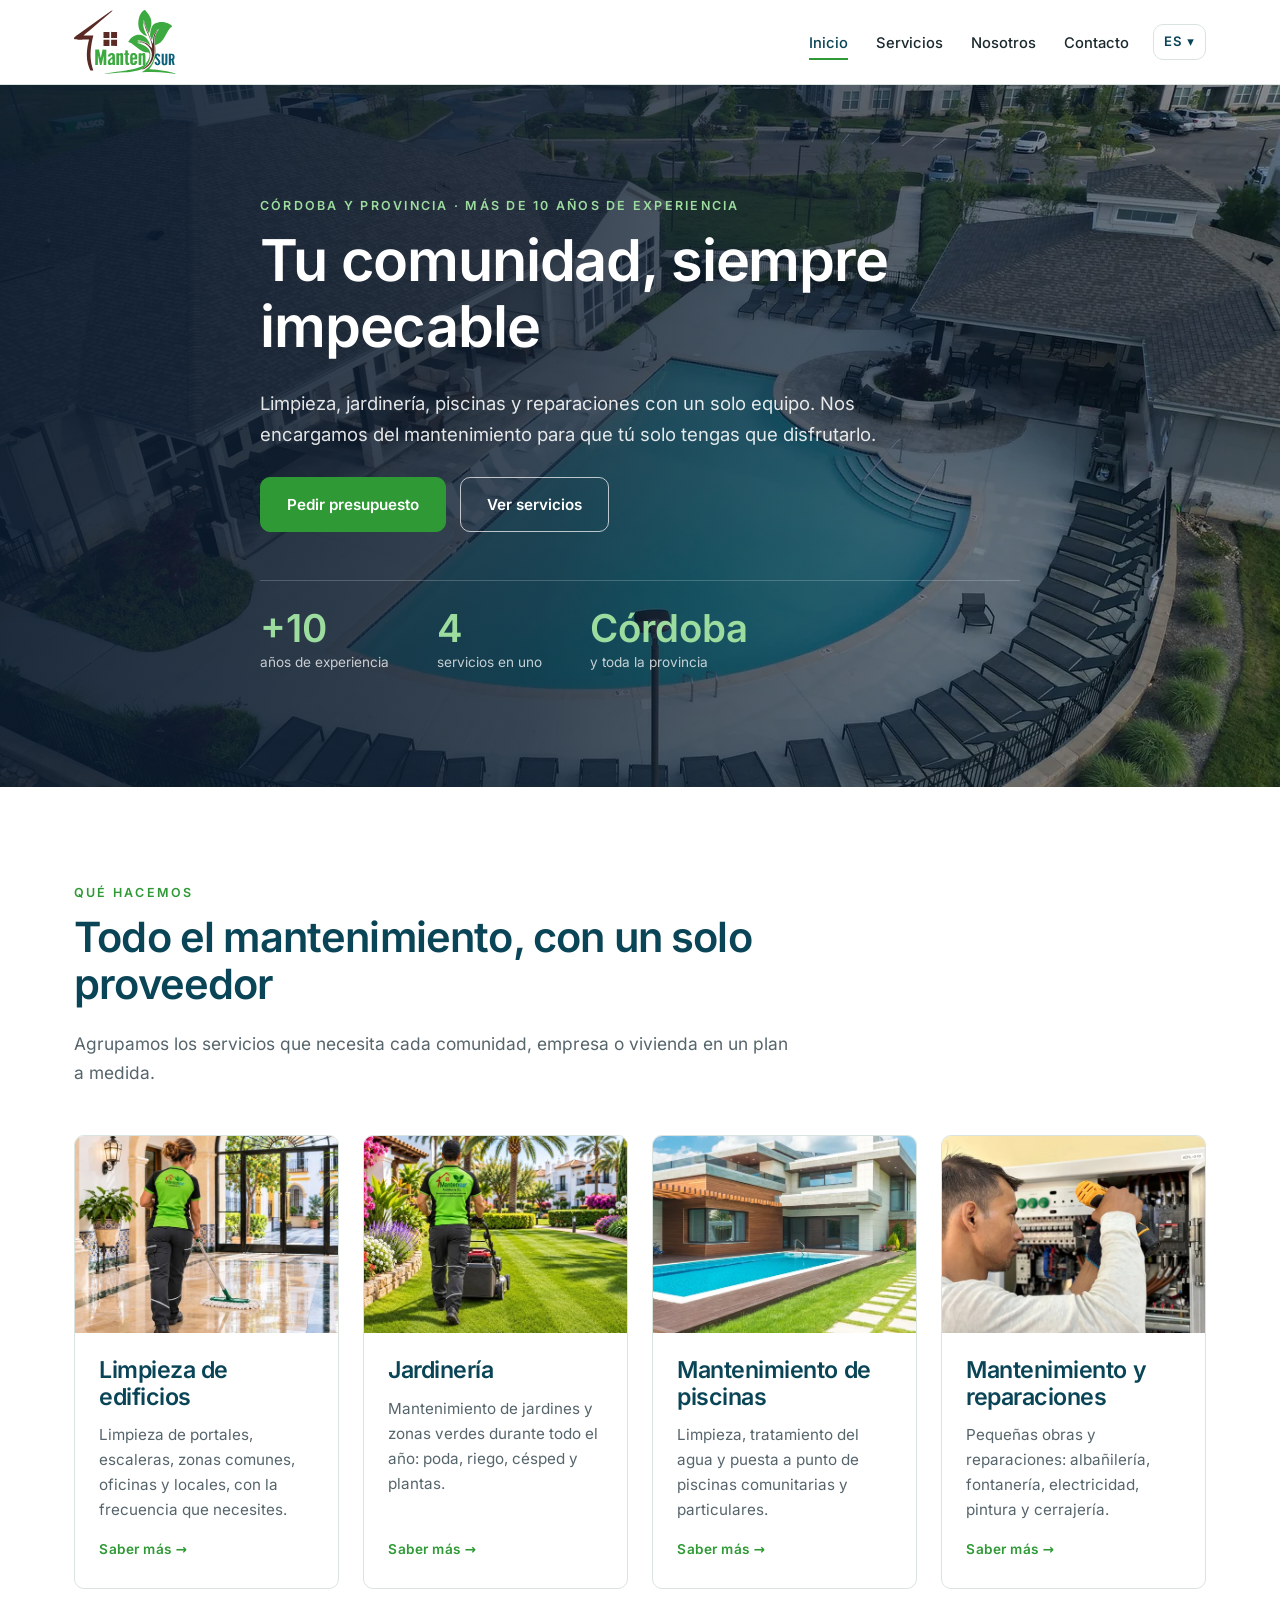
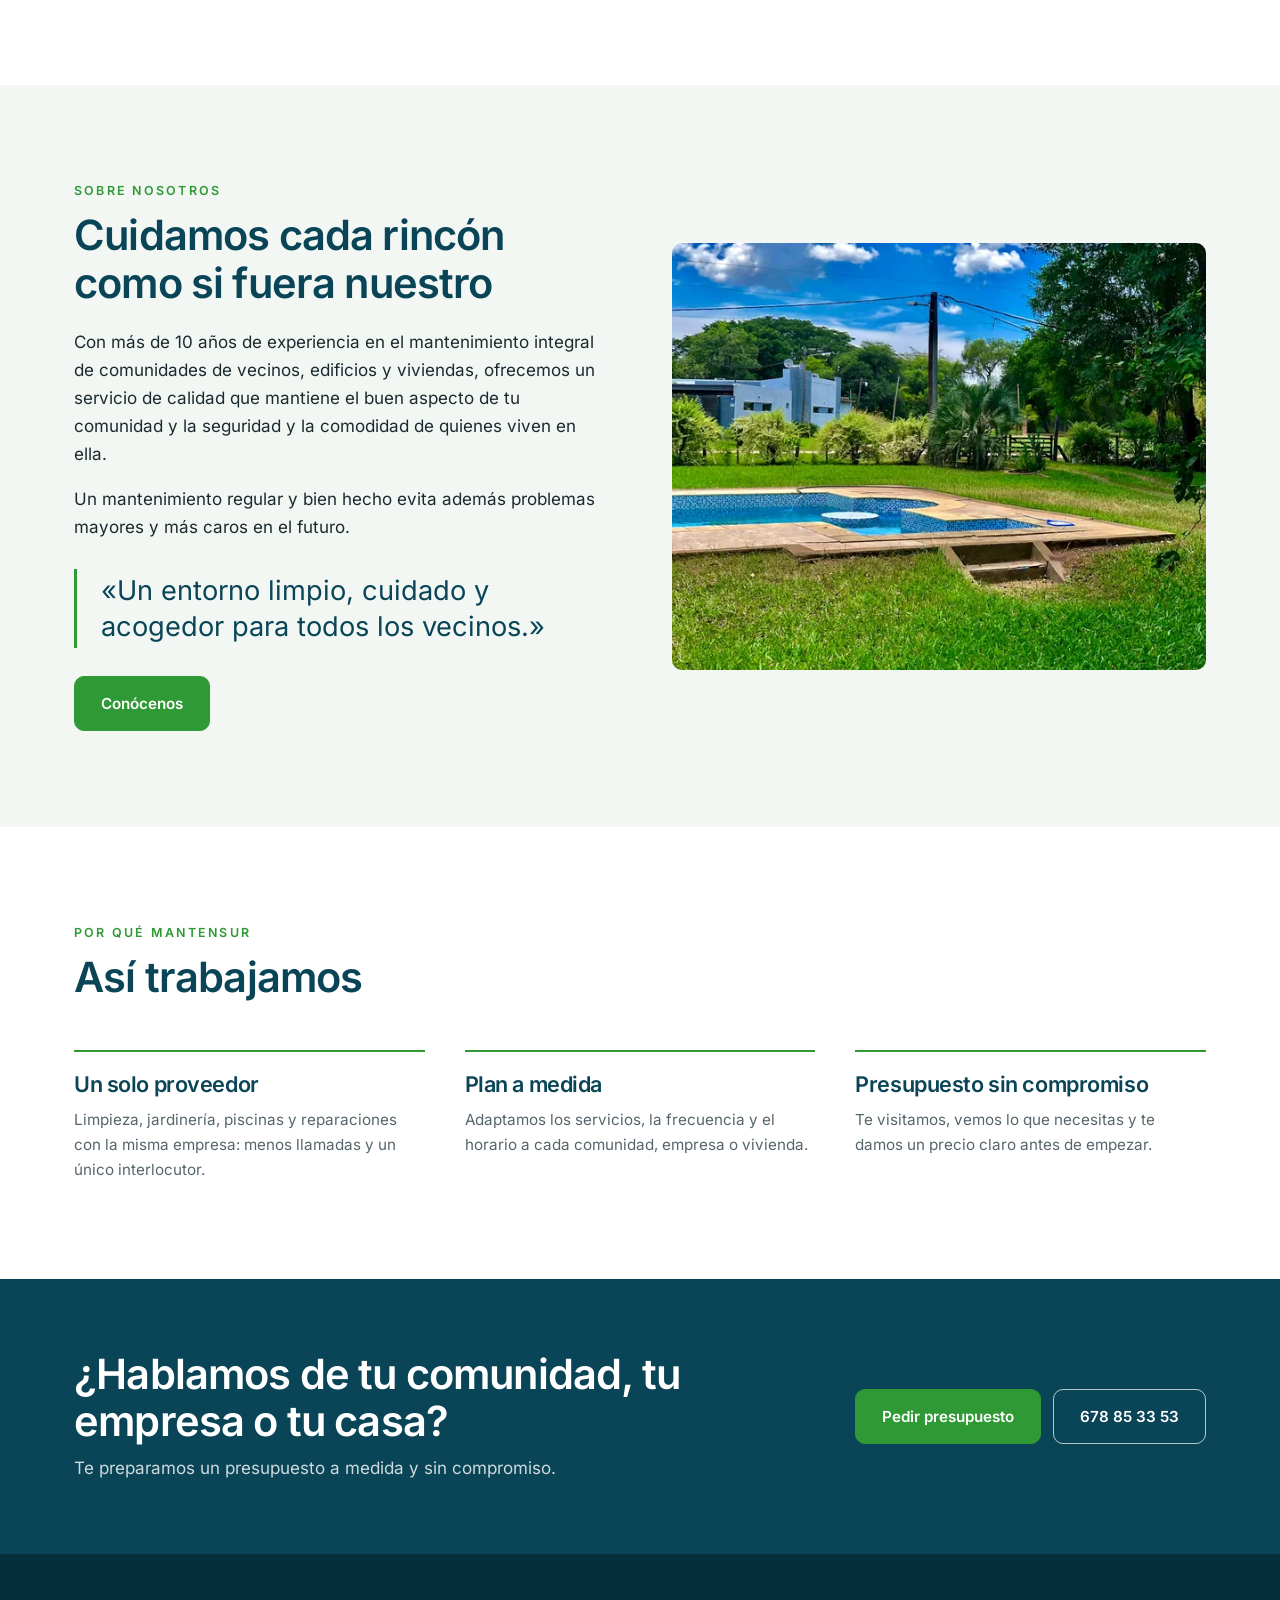
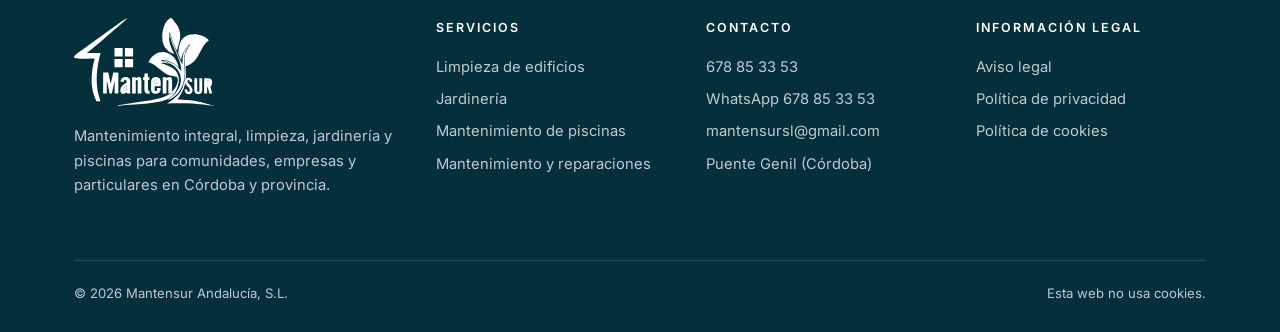
==== index.html @ 91391f6f "Vista previa 08/11/2026 20:23" ====
<!doctype html>
<html lang="es">
<head>
<meta charset="utf-8">
<meta name="viewport" content="width=device-width, initial-scale=1">
<title>Mantensur · Mantenimiento de comunidades, limpieza, jardinería y piscinas en Córdoba</title>
<meta name="description" content="Mantenimiento integral de comunidades, empresas y particulares en Córdoba y provincia: limpieza de edificios, jardinería, mantenimiento de piscinas y reparaciones. Presupuesto sin compromiso.">
<link rel="canonical" href="https://www.mantensur.com/">
<link rel="alternate" hreflang="es" href="https://www.mantensur.com/"><link rel="alternate" hreflang="en" href="https://www.mantensur.com/en/"><link rel="alternate" hreflang="x-default" href="https://www.mantensur.com/">
<meta property="og:type" content="website">
<meta property="og:title" content="Mantensur · Mantenimiento de comunidades, limpieza, jardinería y piscinas en Córdoba">
<meta property="og:description" content="Mantenimiento integral de comunidades, empresas y particulares en Córdoba y provincia: limpieza de edificios, jardinería, mantenimiento de piscinas y reparaciones. Presupuesto sin compromiso.">
<meta property="og:url" content="https://www.mantensur.com/">
<meta property="og:image" content="https://www.mantensur.com/img/compartir.jpg">
<meta property="og:locale" content="es_ES">
<meta name="theme-color" content="#0a4557">
<link rel="icon" href="/favicon.svg" type="image/svg+xml">
<link rel="preload" href="/fuentes/inter-latin-400-normal.woff2" as="font" type="font/woff2" crossorigin>
<link rel="stylesheet" href="/estilo.css?v=1">
<script type="application/ld+json">{"@context": "https://schema.org", "@type": "HomeAndConstructionBusiness", "name": "Mantensur Andalucía, S.L.", "alternateName": "Mantensur", "url": "https://www.mantensur.com/", "image": "https://www.mantensur.com/img/compartir.jpg", "logo": "https://www.mantensur.com/img/logo.svg", "telephone": "+34678853353", "email": "mantensursl@gmail.com", "description": "Mantenimiento integral de comunidades, empresas y particulares en Córdoba y provincia: limpieza de edificios, jardinería, mantenimiento de piscinas y reparaciones. Presupuesto sin compromiso.", "address": {"@type": "PostalAddress", "postalCode": "14500", "addressLocality": "Puente Genil", "addressRegion": "Córdoba", "addressCountry": "ES"}, "areaServed": {"@type": "AdministrativeArea", "name": "Provincia de Córdoba"}}</script>
</head>
<body>
<a class="saltar" href="#contenido">Saltar al contenido</a>
<header class="cabecera"><div class="contenedor">
<a class="logo" href="/" aria-label="Mantensur, ir al inicio"><img src="/img/logo.svg?v=1" width="3146" height="1975" alt="Mantensur"></a>
<nav aria-label="Menú principal"><ul class="menu"><li><a href="/" aria-current="page">Inicio</a></li><li><a href="/servicios/">Servicios</a></li><li><a href="/nosotros/">Nosotros</a></li><li><a href="/contacto/">Contacto</a></li></ul></nav>
<div class="idiomas"><button type="button" aria-expanded="false" aria-label="Cambiar de idioma">ES ▾</button><ul><li><a href="/" hreflang="es" lang="es" aria-current="true">Español</a></li><li><a href="/en/" hreflang="en" lang="en">English</a></li></ul></div>
<button class="boton-menu" type="button" aria-expanded="false" aria-label="Abrir el menú"><svg viewBox="0 0 24 24" fill="none" stroke="currentColor" stroke-width="1.8"><path d="M4 7h16M4 12h16M4 17h16"/></svg></button>
</div></header>
<main id="contenido">
<section class="portada">
<picture><img src="/img/portada-1920.webp" srcset="/img/portada-768.webp 768w, /img/portada-1280.webp 1280w, /img/portada-1920.webp 1920w" sizes="100vw" alt="Piscina comunitaria de una urbanización rodeada de jardines" loading="eager" decoding="async" fetchpriority="high"></picture>
<div class="contenedor">
<span class="antetitulo">Córdoba y provincia · Más de 10 años de experiencia</span>
<h1>Tu comunidad, siempre impecable</h1>
<p>Limpieza, jardinería, piscinas y reparaciones con un solo equipo. Nos encargamos del mantenimiento para que tú solo tengas que disfrutarlo.</p>
<div class="acciones"><a class="boton" href="/contacto/">Pedir presupuesto</a><a class="boton claro" href="/servicios/">Ver servicios</a></div>
<div class="cifras"><div><b>+10</b><span>años de experiencia</span></div><div><b>4</b><span>servicios en uno</span></div><div><b>Córdoba</b><span>y toda la provincia</span></div></div>
</div></section>

<section class="seccion"><div class="contenedor">
<div class="cabeza"><span class="antetitulo">Qué hacemos</span><h2>Todo el mantenimiento, con un solo proveedor</h2><p>Agrupamos los servicios que necesita cada comunidad, empresa o vivienda en un plan a medida.</p></div>
<div class="servicios"><a class="servicio" href="/servicios/#limpieza-de-edificios">
<img src="/img/limpieza-1100.webp" srcset="/img/limpieza-640.webp 640w, /img/limpieza-1100.webp 1100w" sizes="(max-width:600px) 100vw, (max-width:1080px) 50vw, 280px" alt="Limpiadora de Mantensur fregando el suelo de un vestíbulo" loading="lazy" decoding="async">
<div><h3>Limpieza de edificios</h3><p>Limpieza de portales, escaleras, zonas comunes, oficinas y locales, con la frecuencia que necesites.</p><span>Saber más →</span></div></a><a class="servicio" href="/servicios/#jardineria">
<img src="/img/jardineria-1100.webp" srcset="/img/jardineria-640.webp 640w, /img/jardineria-1100.webp 1100w" sizes="(max-width:600px) 100vw, (max-width:1080px) 50vw, 280px" alt="Jardinero cortando el césped con un cortacésped" loading="lazy" decoding="async">
<div><h3>Jardinería</h3><p>Mantenimiento de jardines y zonas verdes durante todo el año: poda, riego, césped y plantas.</p><span>Saber más →</span></div></a><a class="servicio" href="/servicios/#mantenimiento-de-piscinas">
<img src="/img/piscinas-1100.webp" srcset="/img/piscinas-640.webp 640w, /img/piscinas-1100.webp 1100w" sizes="(max-width:600px) 100vw, (max-width:1080px) 50vw, 280px" alt="Piscina de una vivienda con césped y tarima" loading="lazy" decoding="async">
<div><h3>Mantenimiento de piscinas</h3><p>Limpieza, tratamiento del agua y puesta a punto de piscinas comunitarias y particulares.</p><span>Saber más →</span></div></a><a class="servicio" href="/servicios/#mantenimiento-y-reparaciones">
<img src="/img/reparaciones-1100.webp" srcset="/img/reparaciones-640.webp 640w, /img/reparaciones-1100.webp 1100w" sizes="(max-width:600px) 100vw, (max-width:1080px) 50vw, 280px" alt="Técnico trabajando en un cuadro eléctrico" loading="lazy" decoding="async">
<div><h3>Mantenimiento y reparaciones</h3><p>Pequeñas obras y reparaciones: albañilería, fontanería, electricidad, pintura y cerrajería.</p><span>Saber más →</span></div></a></div>
</div></section>

<section class="seccion papel"><div class="contenedor dos">
<div><span class="antetitulo">Sobre nosotros</span><h2>Cuidamos cada rincón como si fuera nuestro</h2>
<p>Con más de 10 años de experiencia en el mantenimiento integral de comunidades de vecinos, edificios y viviendas, ofrecemos un servicio de calidad que mantiene el buen aspecto de tu comunidad y la seguridad y la comodidad de quienes viven en ella.</p><p>Un mantenimiento regular y bien hecho evita además problemas mayores y más caros en el futuro.</p>
<p class="cita">«Un entorno limpio, cuidado y acogedor para todos los vecinos.»</p>
<a class="boton" href="/nosotros/">Conócenos</a>
</div>
<div><img src="/img/jardin-1600.webp" srcset="/img/jardin-640.webp 640w, /img/jardin-1100.webp 1100w, /img/jardin-1600.webp 1600w" sizes="(max-width:900px) 100vw, 560px" alt="Jardín con césped cuidado y piscina" loading="lazy" decoding="async"></div>
</div></section>

<section class="seccion"><div class="contenedor">
<div class="cabeza"><span class="antetitulo">Por qué Mantensur</span><h2>Así trabajamos</h2></div>
<div class="ventajas"><div class="ventaja"><h3>Un solo proveedor</h3><p>Limpieza, jardinería, piscinas y reparaciones con la misma empresa: menos llamadas y un único interlocutor.</p></div><div class="ventaja"><h3>Plan a medida</h3><p>Adaptamos los servicios, la frecuencia y el horario a cada comunidad, empresa o vivienda.</p></div><div class="ventaja"><h3>Presupuesto sin compromiso</h3><p>Te visitamos, vemos lo que necesitas y te damos un precio claro antes de empezar.</p></div></div>
</div></section>
<section class="llamada"><div class="contenedor">
<div><h2>¿Hablamos de tu comunidad, tu empresa o tu casa?</h2><p>Te preparamos un presupuesto a medida y sin compromiso.</p></div>
<div style="display:flex;gap:12px;flex-wrap:wrap"><a class="boton" href="/contacto/">Pedir presupuesto</a><a class="boton claro" href="tel:+34678853353">678 85 33 53</a></div>
</div></section>
</main>
<footer class="pie"><div class="contenedor">
<div class="rejilla">
<div><a class="logo" href="/" aria-label="Mantensur, ir al inicio"><img src="/img/logo-blanco.svg?v=1" width="3146" height="1975" alt="Mantensur"></a><p style="margin-top:18px">Mantenimiento integral, limpieza, jardinería y piscinas para comunidades, empresas y particulares en Córdoba y provincia.</p></div>
<div><h4>Servicios</h4><ul><li><a href="/servicios/#limpieza-de-edificios">Limpieza de edificios</a></li><li><a href="/servicios/#jardineria">Jardinería</a></li><li><a href="/servicios/#mantenimiento-de-piscinas">Mantenimiento de piscinas</a></li><li><a href="/servicios/#mantenimiento-y-reparaciones">Mantenimiento y reparaciones</a></li></ul></div>
<div><h4>Contacto</h4><ul>
<li><a href="tel:+34678853353">678 85 33 53</a></li>
<li><a href="https://wa.me/34678853353" target="_blank" rel="noopener" title="WhatsApp">WhatsApp <span style="white-space:nowrap">678 85 33 53</span></a></li>
<li><a href="mailto:mantensursl@gmail.com">mantensursl@gmail.com</a></li>
<li>Puente Genil (Córdoba)</li></ul></div>
<div><h4>Información legal</h4><ul><li><a href="/aviso-legal/">Aviso legal</a></li><li><a href="/privacidad/">Política de privacidad</a></li><li><a href="/cookies/">Política de cookies</a></li></ul></div>
</div>
<div class="bajo"><span>© 2026 Mantensur Andalucía, S.L.</span><span>Esta web no usa cookies.</span></div>
</div></footer>
<script src="/web.js" defer></script>
</body>
</html>
---- estilo.css ----
/* Mantensur · hoja de estilo única (sin librerías: la web no carga nada de fuera) */
@font-face{font-family:"Inter";font-weight:400;font-display:swap;src:url(/fuentes/inter-latin-400-normal.woff2) format("woff2")}
@font-face{font-family:"Inter";font-weight:500;font-display:swap;src:url(/fuentes/inter-latin-500-normal.woff2) format("woff2")}
@font-face{font-family:"Inter";font-weight:600;font-display:swap;src:url(/fuentes/inter-latin-600-normal.woff2) format("woff2")}

:root{
  /* colores del logo: azul petróleo #0C607C, verde #3DAA41, marrón #5B2A25 */
  --marino:#0a4557; --marino-2:#0C607C; --tinta:#1c2a2f; --gris:#56656b; --linea:#d9e4df;
  --papel:#f2f7f4; --blanco:#fff; --oro:#2f9a35; --oro-claro:#9ddc9f; --marron:#5B2A25;
  --serif:"Inter",system-ui,-apple-system,"Segoe UI",Roboto,sans-serif; --sans:"Inter",system-ui,-apple-system,"Segoe UI",Roboto,sans-serif;
  --ancho:1180px; --radio:10px;
}
*{box-sizing:border-box}
html{scroll-behavior:smooth;-webkit-text-size-adjust:100%}
body{margin:0;font-family:var(--sans);font-size:17px;line-height:1.65;color:var(--tinta);background:var(--blanco)}
img{max-width:100%;height:auto;display:block}
a{color:var(--marino-2)}
a:hover{color:var(--oro)}
h1,h2,h3{font-family:var(--serif);font-weight:600;color:var(--marino);line-height:1.15;letter-spacing:-.02em;margin:0 0 .5em}
h1{font-size:clamp(2.3rem,5vw,3.6rem)}
h2{font-size:clamp(1.9rem,3.6vw,2.6rem)}
h3{font-size:1.55rem}
p{margin:0 0 1em}
.contenedor{max-width:var(--ancho);margin:0 auto;padding:0 24px}
.saltar{position:absolute;left:-999px;top:0;background:var(--marino);color:#fff;padding:10px 16px;z-index:100}
.saltar:focus{left:16px}
.antetitulo{font-family:var(--sans);font-size:.78rem;font-weight:600;letter-spacing:.18em;text-transform:uppercase;color:var(--oro);margin-bottom:.8em;display:block}

/* ---------- cabecera ---------- */
.cabecera{position:sticky;top:0;z-index:50;background:rgba(255,255,255,.97);border-bottom:1px solid var(--linea);backdrop-filter:blur(6px)}
.cabecera .contenedor{display:flex;align-items:center;gap:24px;min-height:78px;padding-top:10px;padding-bottom:10px}
.logo{display:flex;align-items:center;gap:12px;text-decoration:none;color:var(--marino);margin-right:auto}
.logo img{display:block;height:64px;width:auto}
.pie .logo img{height:88px}
.logo b{display:block;font-family:var(--serif);font-size:1.4rem;font-weight:600;line-height:1.05;letter-spacing:.01em;white-space:nowrap}
.logo small{display:block;font-family:var(--serif);font-size:.92rem;font-weight:600;letter-spacing:.01em;color:var(--marino);margin-top:3px;white-space:nowrap}
.menu{display:flex;gap:28px;list-style:none;margin:0;padding:0}
.menu a{text-decoration:none;color:var(--tinta);font-size:.92rem;font-weight:500;padding:6px 0;border-bottom:2px solid transparent}
.menu a:hover,.menu a[aria-current=page]{color:var(--marino);border-bottom-color:var(--oro)}
.idiomas{position:relative}
.idiomas button{font:inherit;font-size:.82rem;font-weight:600;letter-spacing:.08em;color:var(--marino);background:none;border:1px solid var(--linea);border-radius:var(--radio);padding:6px 10px;cursor:pointer;white-space:nowrap;flex:none}
.idiomas ul{display:none;position:absolute;right:0;top:calc(100% + 6px);background:#fff;border:1px solid var(--linea);border-radius:var(--radio);list-style:none;margin:0;padding:6px 0;min-width:160px;box-shadow:0 10px 30px rgba(16,37,63,.12)}
.idiomas.abierto ul{display:block}
.idiomas a{display:block;padding:7px 16px;text-decoration:none;color:var(--tinta);font-size:.92rem}
.idiomas a:hover,.idiomas a[aria-current=true]{background:var(--papel);color:var(--marino)}
.boton-menu{display:none;background:none;border:0;padding:8px;cursor:pointer;color:var(--marino)}
.boton-menu svg{width:28px;height:28px}

/* ---------- botones ---------- */
.boton{display:inline-block;font-weight:600;font-size:.95rem;text-decoration:none;padding:14px 26px;border-radius:var(--radio);border:1px solid var(--oro);background:var(--oro);color:#fff;transition:background .2s,color .2s}
.boton:hover{background:var(--marino);border-color:var(--marino);color:#fff}
.boton.claro{background:transparent;color:#fff;border-color:rgba(255,255,255,.7)}
.boton.claro:hover{background:#fff;color:var(--marino)}

/* ---------- portada ---------- */
.portada{position:relative;color:#fff;background:var(--marino) center/cover no-repeat;min-height:min(78vh,720px);display:flex;align-items:center}
.portada::before{content:"";position:absolute;inset:0;background:linear-gradient(100deg,rgba(10,26,46,.92) 0%,rgba(10,26,46,.78) 45%,rgba(10,26,46,.35) 100%)}
.portada picture,.portada picture img{position:absolute;inset:0;width:100%;height:100%;object-fit:cover;z-index:0}
.portada picture{z-index:0}
.portada::before{z-index:1}
.portada .contenedor{position:relative;z-index:2;padding-top:80px;padding-bottom:80px}
.portada h1{color:#fff;max-width:760px}
.portada p{font-size:1.15rem;max-width:620px;color:rgba(255,255,255,.88)}
.portada .acciones{display:flex;gap:14px;flex-wrap:wrap;margin-top:28px}
.portada .antetitulo{color:var(--oro-claro)}
.cifras{display:flex;gap:48px;flex-wrap:wrap;margin-top:48px;padding-top:28px;border-top:1px solid rgba(255,255,255,.2)}
.cifras b{display:block;font-family:var(--serif);font-size:2.4rem;font-weight:600;color:var(--oro-claro);line-height:1}
.cifras span{font-size:.85rem;color:rgba(255,255,255,.75)}

/* ---------- cabecera de página interior ---------- */
.titular{background:var(--marino);color:#fff;padding:72px 0 56px}
.titular h1{color:#fff;margin:0}
.titular p{color:rgba(255,255,255,.8);max-width:680px;margin:14px 0 0;font-size:1.08rem}
.titular .antetitulo{color:var(--oro-claro)}

/* ---------- secciones ---------- */
.seccion{padding:96px 0}
.seccion.papel{background:var(--papel)}
.cabeza{max-width:720px;margin-bottom:48px}
.cabeza p{color:var(--gris);font-size:1.08rem}
.servicios{display:grid;grid-template-columns:repeat(4,1fr);gap:24px}
.servicio{background:#fff;border:1px solid var(--linea);border-radius:var(--radio);overflow:hidden;display:flex;flex-direction:column;text-decoration:none;color:inherit;transition:box-shadow .25s,transform .25s}
.servicio:hover{box-shadow:0 18px 40px rgba(16,37,63,.12);transform:translateY(-3px);color:inherit}
.servicio img{aspect-ratio:4/3;object-fit:cover;width:100%}
.servicio div{padding:24px 24px 28px;display:flex;flex-direction:column;flex:1}
.servicio h3{font-size:1.45rem}
.servicio p{color:var(--gris);font-size:.95rem;flex:1}
.servicio span{font-size:.85rem;font-weight:600;color:var(--oro);letter-spacing:.04em}
.dos{display:grid;grid-template-columns:1fr 1fr;gap:64px;align-items:center}
.dos img{border-radius:var(--radio);width:100%;aspect-ratio:5/4;object-fit:cover}
.cita{font-family:var(--serif);font-size:1.7rem;line-height:1.3;color:var(--marino);border-left:3px solid var(--oro);padding:4px 0 4px 24px;margin:28px 0}
.ventajas{display:grid;grid-template-columns:repeat(3,1fr);gap:40px;margin-top:8px}
.ventaja{border-top:2px solid var(--oro);padding-top:20px}
.ventaja h3{font-size:1.35rem}
.ventaja p{color:var(--gris);font-size:.95rem;margin:0}
.llamada{background:var(--marino);color:#fff;padding:72px 0}
.llamada .contenedor{display:flex;align-items:center;justify-content:space-between;gap:32px;flex-wrap:wrap}
.llamada h2{color:#fff;margin:0;max-width:640px}
.llamada p{margin:8px 0 0;color:rgba(255,255,255,.8)}
.colegiado{display:flex;align-items:center;gap:20px;margin-top:32px}
.colegiado img{width:150px;height:auto;flex:none;aspect-ratio:auto;object-fit:contain;border-radius:0;mix-blend-mode:multiply}
.colegiado p{margin:0;font-size:.9rem;color:var(--gris)}

/* ---------- servicios en detalle ---------- */
.detalle{padding:88px 0;border-bottom:1px solid var(--linea);scroll-margin-top:90px}
.detalle:nth-of-type(even){background:var(--papel)}
.detalle .dos{align-items:start}
.lista-tareas{display:grid;grid-template-columns:1fr 1fr;gap:20px 40px;margin-top:40px}
.tareas h4{font-family:var(--sans);font-size:.8rem;letter-spacing:.14em;text-transform:uppercase;color:var(--oro);margin:0 0 10px}
.tareas ul{margin:0;padding:0;list-style:none}
.tareas li{position:relative;padding-left:20px;margin-bottom:8px;font-size:.95rem;color:var(--tinta)}
.tareas li::before{content:"";position:absolute;left:0;top:.7em;width:8px;height:1px;background:var(--oro)}
.indice{display:flex;gap:10px;flex-wrap:wrap;margin-top:24px}
.indice a{color:#fff;text-decoration:none;font-size:.9rem;border:1px solid rgba(255,255,255,.35);border-radius:40px;padding:7px 16px}
.indice a:hover{background:#fff;color:var(--marino)}

/* ---------- contacto ---------- */
.contacto{display:grid;grid-template-columns:1fr 1.15fr;gap:56px}
.datos{list-style:none;margin:0 0 28px;padding:0}
.datos li{display:flex;gap:16px;padding:16px 0;border-bottom:1px solid var(--linea)}
.datos svg{width:22px;height:22px;flex:none;color:var(--oro);margin-top:3px}
.datos b{display:block;font-size:.78rem;letter-spacing:.14em;text-transform:uppercase;color:var(--gris);font-weight:600}
.datos a{text-decoration:none;color:var(--tinta)}
.mapa{display:block;border-radius:var(--radio);overflow:hidden;border:1px solid var(--linea);position:relative}
.mapa span{position:absolute;right:0;bottom:0;background:rgba(255,255,255,.85);font-size:.7rem;padding:2px 6px;color:var(--gris)}
.formulario{background:var(--papel);padding:40px;border-radius:var(--radio)}
.campo{margin-bottom:18px}
.campo label{display:block;font-size:.88rem;font-weight:500;margin-bottom:6px}
.campo input,.campo textarea,.campo select{width:100%;font:inherit;font-size:1rem;padding:12px 14px;border:1px solid #cfc8bb;border-radius:var(--radio);background:#fff;color:var(--tinta)}
.campo input:focus,.campo textarea:focus{outline:2px solid var(--oro);outline-offset:1px;border-color:var(--oro)}
.campo textarea{min-height:150px;resize:vertical}
.fila{display:grid;grid-template-columns:1fr 1fr;gap:16px}
.casilla{display:flex;gap:10px;align-items:flex-start;font-size:.88rem;margin:6px 0 20px}
.casilla input{margin-top:4px;width:18px;height:18px;flex:none}
.info-basica{font-size:.78rem;color:var(--gris);border:1px solid var(--linea);background:#fff;padding:12px 14px;border-radius:var(--radio);margin-bottom:20px}
.info-basica p{margin:0 0 4px}
.trampa{position:absolute;left:-9999px}
.aviso-form{margin-top:16px;padding:14px 16px;border-radius:var(--radio);display:none}
.aviso-form.ok{display:block;background:#e7f2ea;color:#1f5130}
.aviso-form.mal{display:block;background:#f8e5e2;color:#7a2318}
.boton[disabled]{opacity:.6;cursor:wait}

/* ---------- textos legales ---------- */
.legal{max-width:820px}
.legal h2{font-size:1.8rem;margin-top:1.6em}
.legal h3{font-size:1.3rem;margin-top:1.4em}
.legal table{width:100%;border-collapse:collapse;font-size:.92rem;margin:12px 0 24px}
.legal th,.legal td{border:1px solid var(--linea);padding:10px 12px;text-align:left;vertical-align:top}
.legal th{background:var(--papel);width:34%}
.pendiente{background:#fff3cd;color:#5a4300;padding:0 4px;border-radius:2px}

/* ---------- pie ---------- */
.pie{background:#062f3c;color:rgba(255,255,255,.75);padding:64px 0 28px;font-size:.92rem}
.pie .rejilla{display:grid;grid-template-columns:1.4fr 1fr 1fr 1fr;gap:40px}
.pie h4{color:#fff;font-family:var(--sans);font-size:.78rem;letter-spacing:.16em;text-transform:uppercase;margin:0 0 16px}
.pie ul{list-style:none;margin:0;padding:0}
.pie li{margin-bottom:8px}
.pie a{color:rgba(255,255,255,.75);text-decoration:none}
.pie a:hover{color:var(--oro-claro)}
.pie .logo{color:#fff;--fondo-marca:#062f3c}
.pie .logo small{color:rgba(255,255,255,.8)}
.pie .bajo{border-top:1px solid rgba(255,255,255,.12);margin-top:48px;padding-top:22px;display:flex;justify-content:space-between;gap:16px;flex-wrap:wrap;font-size:.82rem}

/* ---------- móvil y tableta ---------- */
@media (max-width:1080px){
  .servicios{grid-template-columns:repeat(2,1fr)}
  .pie .rejilla{grid-template-columns:1fr 1fr}
}
@media (max-width:900px){
  .boton-menu{display:block}
  .menu{display:none;position:absolute;left:0;right:0;top:100%;background:#fff;flex-direction:column;gap:0;border-bottom:1px solid var(--linea);padding:8px 24px 16px}
  .menu.abierto{display:flex}
  .menu a{display:block;padding:12px 0;border-bottom:1px solid var(--linea)}
  .dos,.contacto{grid-template-columns:1fr;gap:40px}
  .ventajas{grid-template-columns:1fr}
  .lista-tareas{grid-template-columns:1fr}
  .seccion{padding:64px 0}
  .detalle{padding:64px 0}
}
@media (max-width:600px){
  body{font-size:16px}
  .contenedor{padding:0 16px}
  .servicios{grid-template-columns:1fr}
  .fila{grid-template-columns:1fr}
  .formulario{padding:24px 18px}
  .cifras{display:grid;grid-template-columns:repeat(3,1fr);gap:12px;margin-top:36px}
  .cifras b{font-size:1.9rem}
  .cifras span{font-size:.75rem;display:block;line-height:1.3}
  .logo b{font-size:1.05rem}
  .logo small{font-size:.74rem}
  .logo img{height:50px}
  .cabecera .contenedor{padding-top:7px;padding-bottom:7px}
  .pie .logo img{height:72px}
  .logo{gap:8px;min-width:0}
  .idiomas button{padding:6px 8px}
  .pie .rejilla{grid-template-columns:1fr}
  .portada{min-height:auto}
}
@media (prefers-reduced-motion:reduce){*{transition:none!important;scroll-behavior:auto!important}}
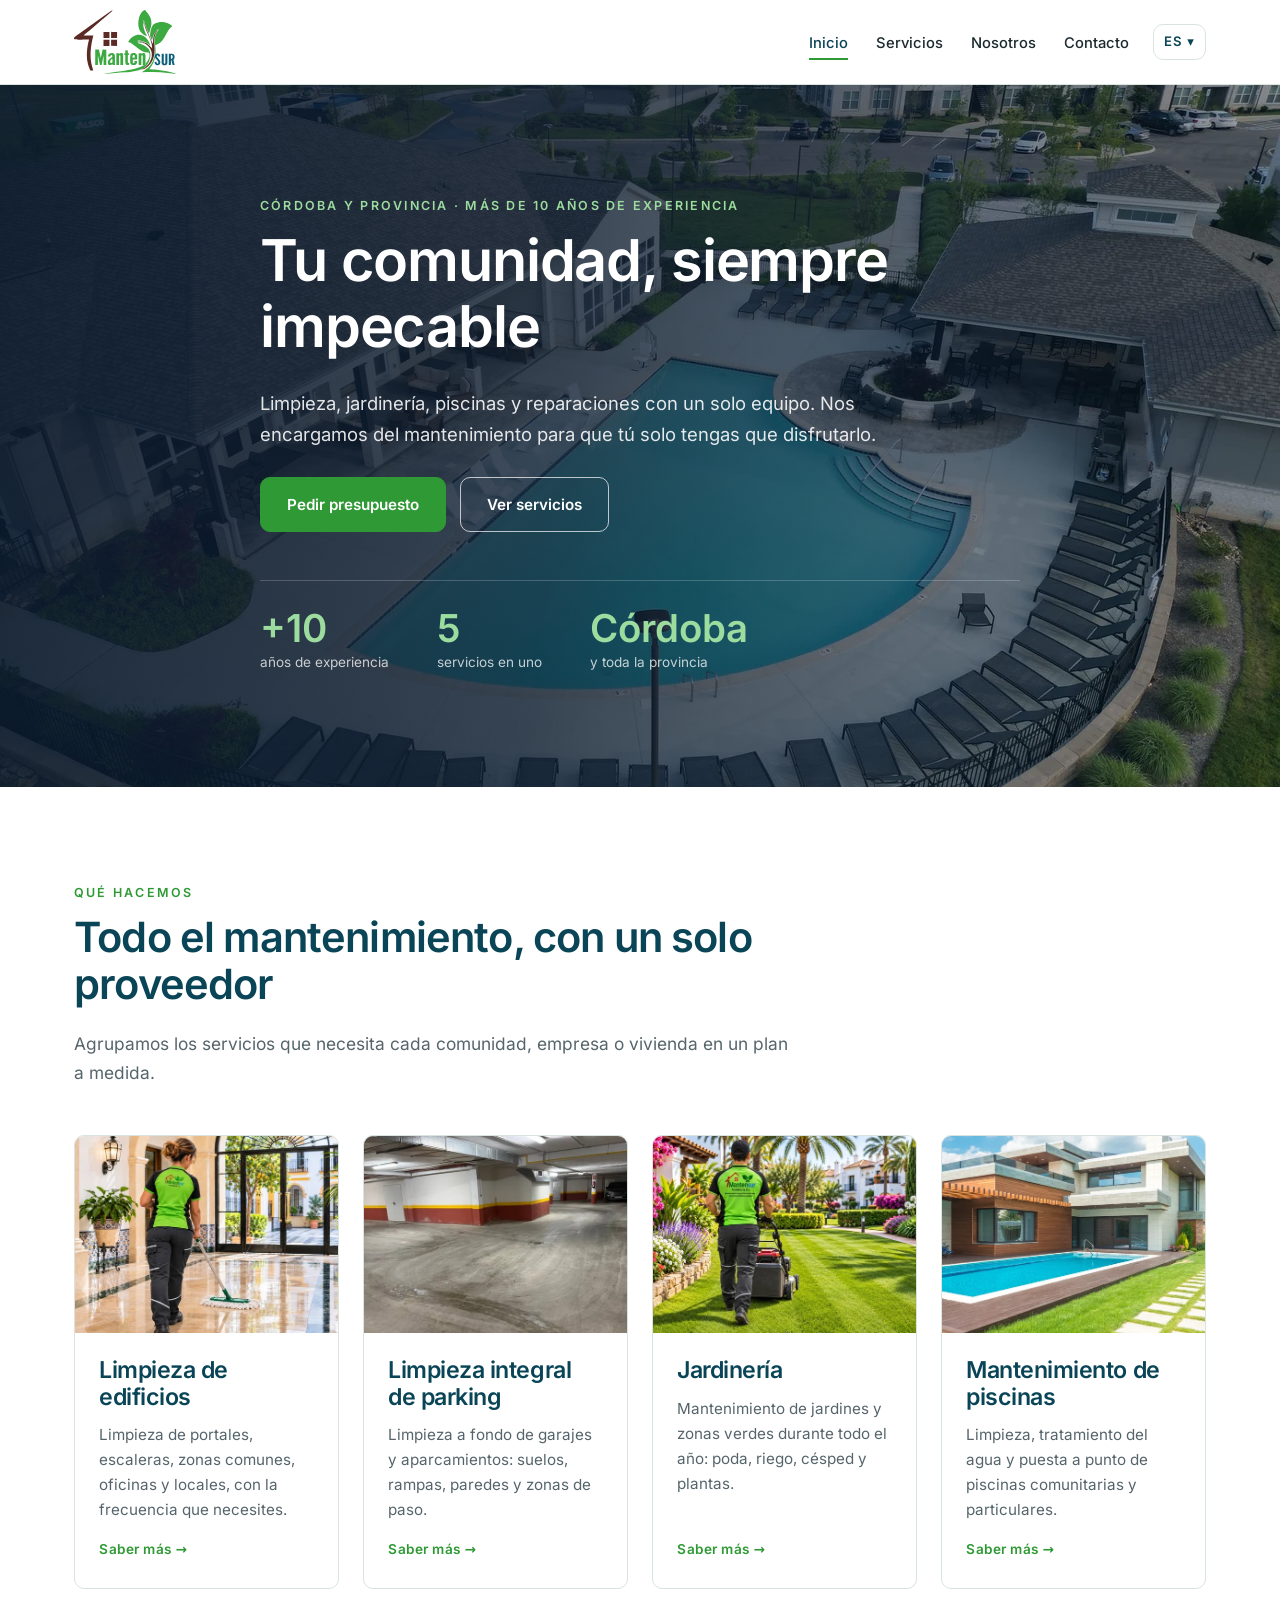
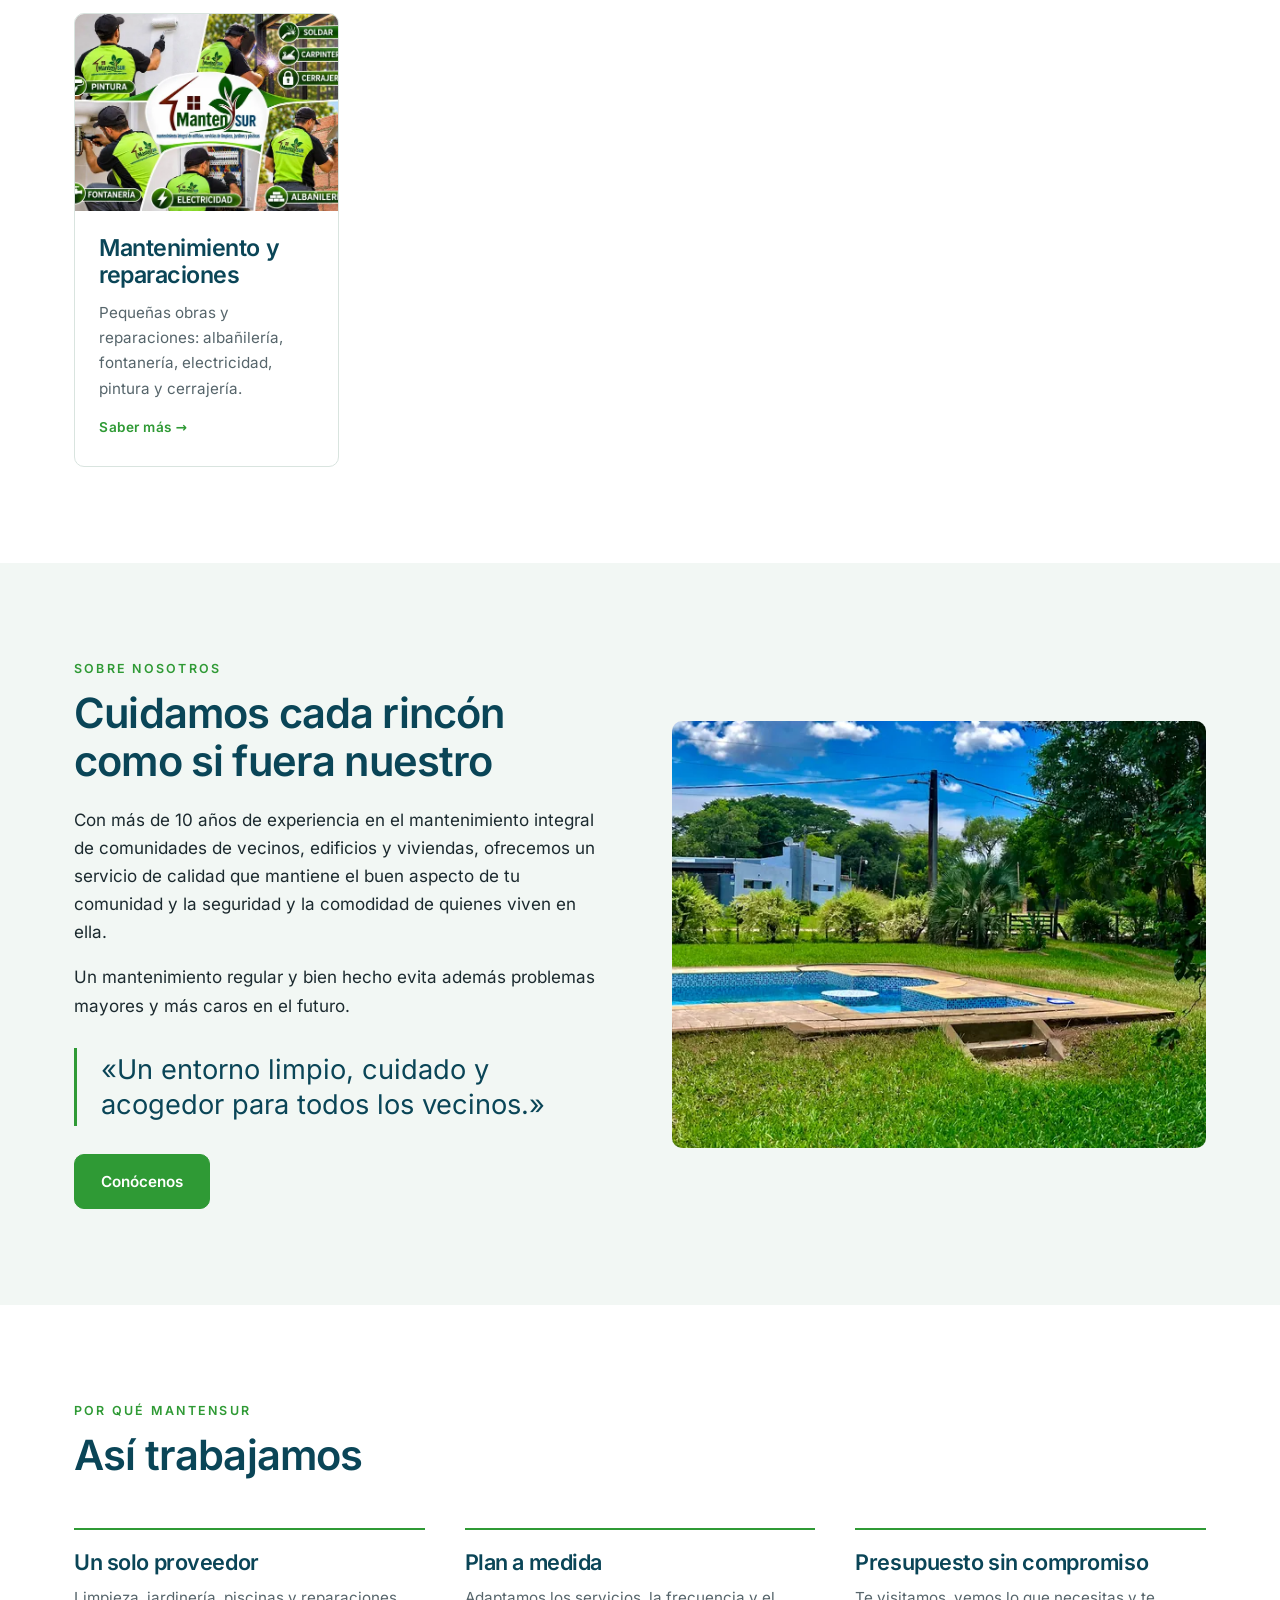
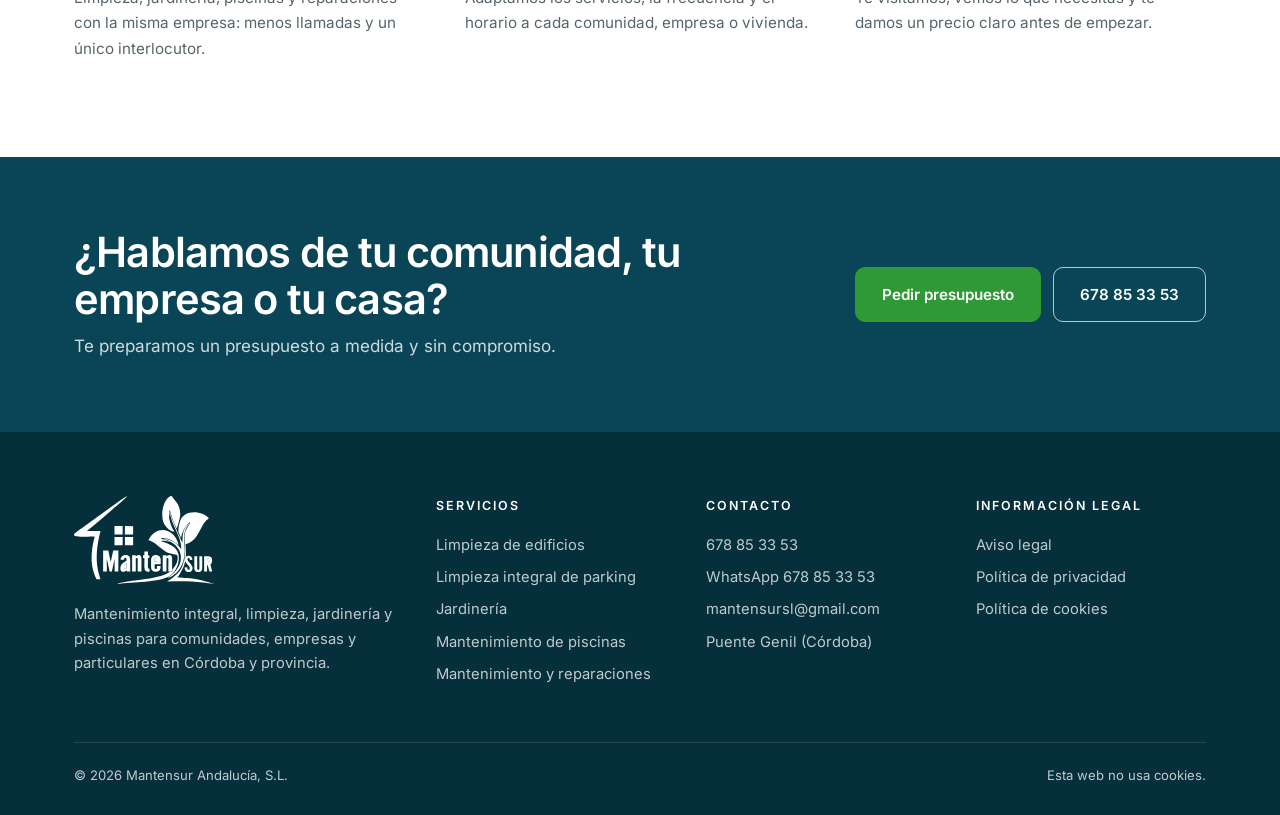
==== commit 0ca2d0c3: "Vista previa 08/11/2026 20:48" ====
--- a/index.html
+++ b/index.html
@@ -35,19 +35,21 @@
 <h1>Tu comunidad, siempre impecable</h1>
 <p>Limpieza, jardinería, piscinas y reparaciones con un solo equipo. Nos encargamos del mantenimiento para que tú solo tengas que disfrutarlo.</p>
 <div class="acciones"><a class="boton" href="/contacto/">Pedir presupuesto</a><a class="boton claro" href="/servicios/">Ver servicios</a></div>
-<div class="cifras"><div><b>+10</b><span>años de experiencia</span></div><div><b>4</b><span>servicios en uno</span></div><div><b>Córdoba</b><span>y toda la provincia</span></div></div>
+<div class="cifras"><div><b>+10</b><span>años de experiencia</span></div><div><b>5</b><span>servicios en uno</span></div><div><b>Córdoba</b><span>y toda la provincia</span></div></div>
 </div></section>
 
 <section class="seccion"><div class="contenedor">
 <div class="cabeza"><span class="antetitulo">Qué hacemos</span><h2>Todo el mantenimiento, con un solo proveedor</h2><p>Agrupamos los servicios que necesita cada comunidad, empresa o vivienda en un plan a medida.</p></div>
 <div class="servicios"><a class="servicio" href="/servicios/#limpieza-de-edificios">
 <img src="/img/limpieza-1100.webp" srcset="/img/limpieza-640.webp 640w, /img/limpieza-1100.webp 1100w" sizes="(max-width:600px) 100vw, (max-width:1080px) 50vw, 280px" alt="Limpiadora de Mantensur fregando el suelo de un vestíbulo" loading="lazy" decoding="async">
-<div><h3>Limpieza de edificios</h3><p>Limpieza de portales, escaleras, zonas comunes, oficinas y locales, con la frecuencia que necesites.</p><span>Saber más →</span></div></a><a class="servicio" href="/servicios/#jardineria">
+<div><h3>Limpieza de edificios</h3><p>Limpieza de portales, escaleras, zonas comunes, oficinas y locales, con la frecuencia que necesites.</p><span>Saber más →</span></div></a><a class="servicio" href="/servicios/#limpieza-integral-de-parking">
+<img src="/img/parking-1100.webp" srcset="/img/parking-640.webp 640w, /img/parking-1100.webp 1100w" sizes="(max-width:600px) 100vw, (max-width:1080px) 50vw, 280px" alt="Garaje comunitario con el suelo recién fregado" loading="lazy" decoding="async">
+<div><h3>Limpieza integral de parking</h3><p>Limpieza a fondo de garajes y aparcamientos: suelos, rampas, paredes y zonas de paso.</p><span>Saber más →</span></div></a><a class="servicio" href="/servicios/#jardineria">
 <img src="/img/jardineria-1100.webp" srcset="/img/jardineria-640.webp 640w, /img/jardineria-1100.webp 1100w" sizes="(max-width:600px) 100vw, (max-width:1080px) 50vw, 280px" alt="Jardinero cortando el césped con un cortacésped" loading="lazy" decoding="async">
 <div><h3>Jardinería</h3><p>Mantenimiento de jardines y zonas verdes durante todo el año: poda, riego, césped y plantas.</p><span>Saber más →</span></div></a><a class="servicio" href="/servicios/#mantenimiento-de-piscinas">
 <img src="/img/piscinas-1100.webp" srcset="/img/piscinas-640.webp 640w, /img/piscinas-1100.webp 1100w" sizes="(max-width:600px) 100vw, (max-width:1080px) 50vw, 280px" alt="Piscina de una vivienda con césped y tarima" loading="lazy" decoding="async">
 <div><h3>Mantenimiento de piscinas</h3><p>Limpieza, tratamiento del agua y puesta a punto de piscinas comunitarias y particulares.</p><span>Saber más →</span></div></a><a class="servicio" href="/servicios/#mantenimiento-y-reparaciones">
-<img src="/img/reparaciones-1100.webp" srcset="/img/reparaciones-640.webp 640w, /img/reparaciones-1100.webp 1100w" sizes="(max-width:600px) 100vw, (max-width:1080px) 50vw, 280px" alt="Técnico trabajando en un cuadro eléctrico" loading="lazy" decoding="async">
+<img src="/img/reparaciones2-1100.webp" srcset="/img/reparaciones2-640.webp 640w, /img/reparaciones2-1100.webp 1100w" sizes="(max-width:600px) 100vw, (max-width:1080px) 50vw, 280px" alt="Operarios de Mantensur pintando, soldando, haciendo fontanería, electricidad y albañilería" loading="lazy" decoding="async">
 <div><h3>Mantenimiento y reparaciones</h3><p>Pequeñas obras y reparaciones: albañilería, fontanería, electricidad, pintura y cerrajería.</p><span>Saber más →</span></div></a></div>
 </div></section>
 
@@ -72,7 +74,7 @@
 <footer class="pie"><div class="contenedor">
 <div class="rejilla">
 <div><a class="logo" href="/" aria-label="Mantensur, ir al inicio"><img src="/img/logo-blanco.svg?v=1" width="3146" height="1975" alt="Mantensur"></a><p style="margin-top:18px">Mantenimiento integral, limpieza, jardinería y piscinas para comunidades, empresas y particulares en Córdoba y provincia.</p></div>
-<div><h4>Servicios</h4><ul><li><a href="/servicios/#limpieza-de-edificios">Limpieza de edificios</a></li><li><a href="/servicios/#jardineria">Jardinería</a></li><li><a href="/servicios/#mantenimiento-de-piscinas">Mantenimiento de piscinas</a></li><li><a href="/servicios/#mantenimiento-y-reparaciones">Mantenimiento y reparaciones</a></li></ul></div>
+<div><h4>Servicios</h4><ul><li><a href="/servicios/#limpieza-de-edificios">Limpieza de edificios</a></li><li><a href="/servicios/#limpieza-integral-de-parking">Limpieza integral de parking</a></li><li><a href="/servicios/#jardineria">Jardinería</a></li><li><a href="/servicios/#mantenimiento-de-piscinas">Mantenimiento de piscinas</a></li><li><a href="/servicios/#mantenimiento-y-reparaciones">Mantenimiento y reparaciones</a></li></ul></div>
 <div><h4>Contacto</h4><ul>
 <li><a href="tel:+34678853353">678 85 33 53</a></li>
 <li><a href="https://wa.me/34678853353" target="_blank" rel="noopener" title="WhatsApp">WhatsApp <span style="white-space:nowrap">678 85 33 53</span></a></li>
--- a/estilo.css
+++ b/estilo.css
@@ -88,6 +88,7 @@
 .servicio span{font-size:.85rem;font-weight:600;color:var(--oro);letter-spacing:.04em}
 .dos{display:grid;grid-template-columns:1fr 1fr;gap:64px;align-items:center}
 .dos img{border-radius:var(--radio);width:100%;aspect-ratio:5/4;object-fit:cover}
+.dos img.entera{aspect-ratio:auto;object-fit:contain}
 .cita{font-family:var(--serif);font-size:1.7rem;line-height:1.3;color:var(--marino);border-left:3px solid var(--oro);padding:4px 0 4px 24px;margin:28px 0}
 .ventajas{display:grid;grid-template-columns:repeat(3,1fr);gap:40px;margin-top:8px}
 .ventaja{border-top:2px solid var(--oro);padding-top:20px}
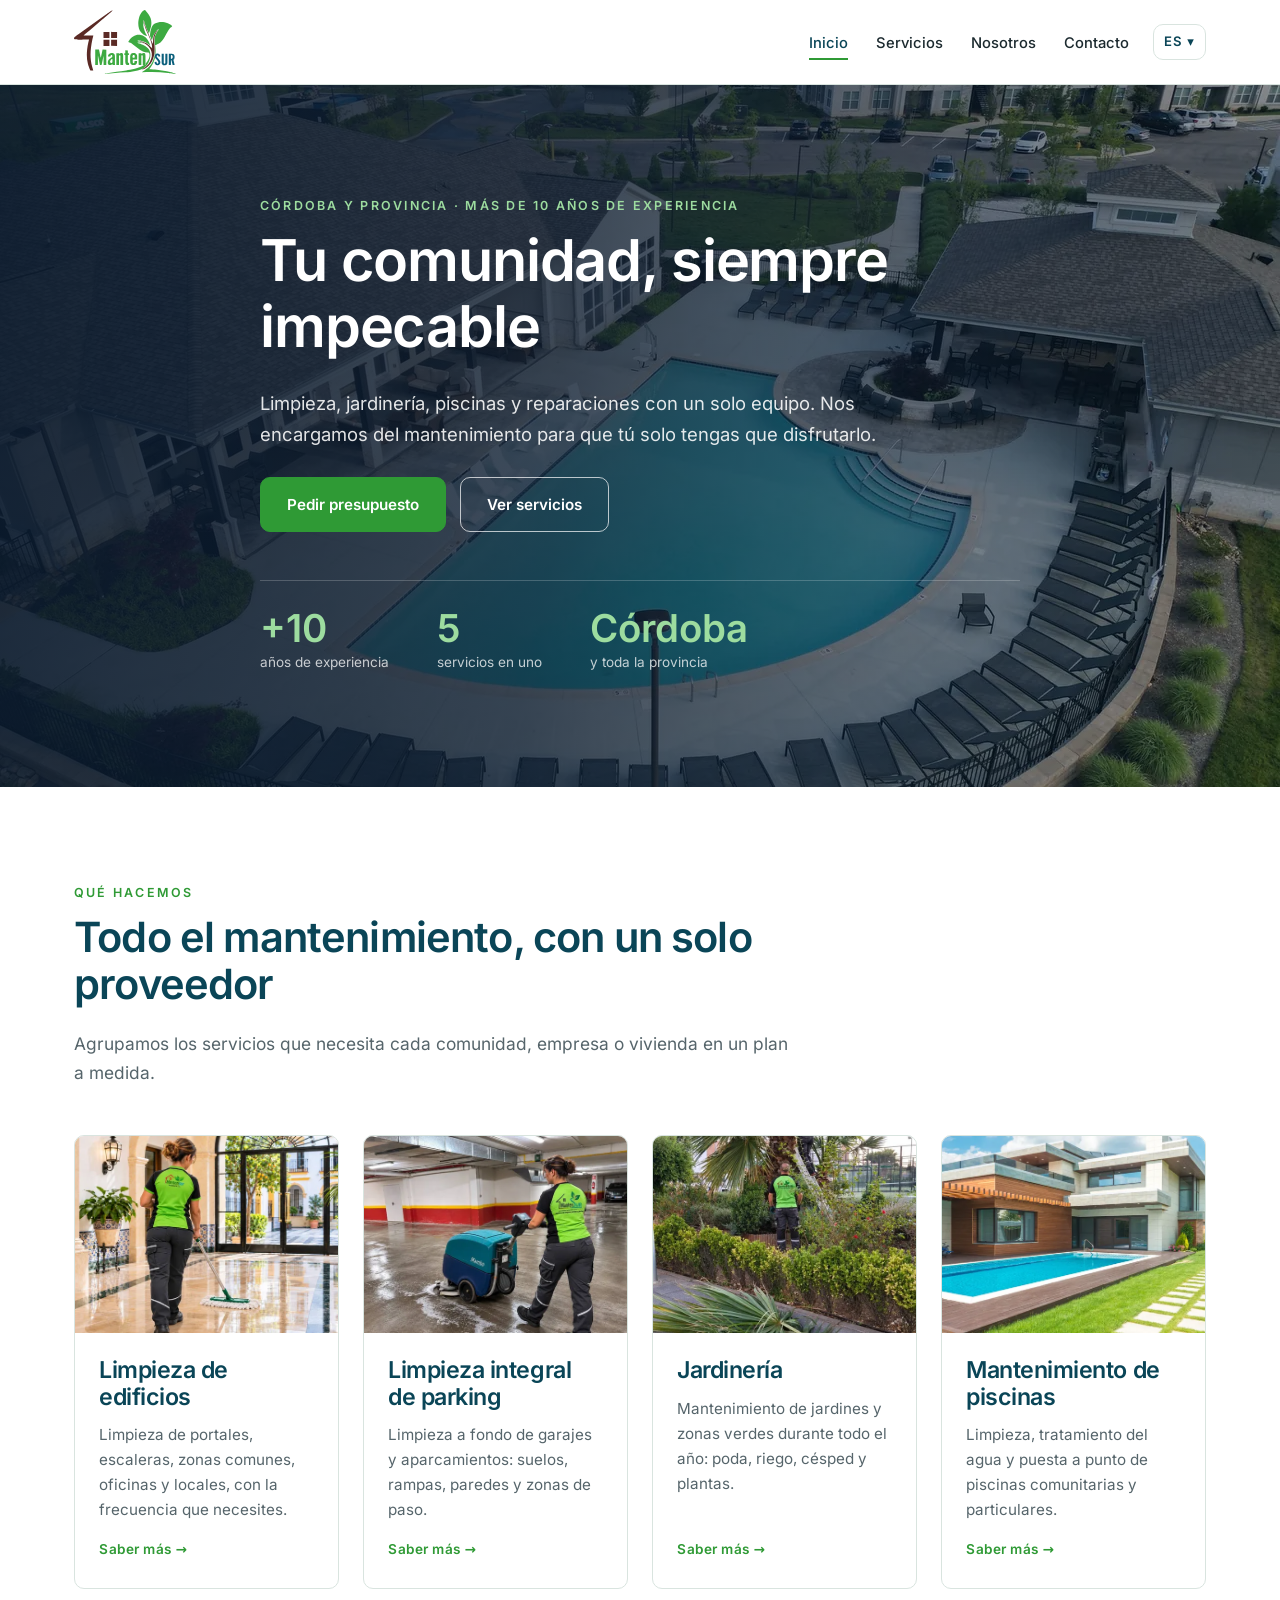
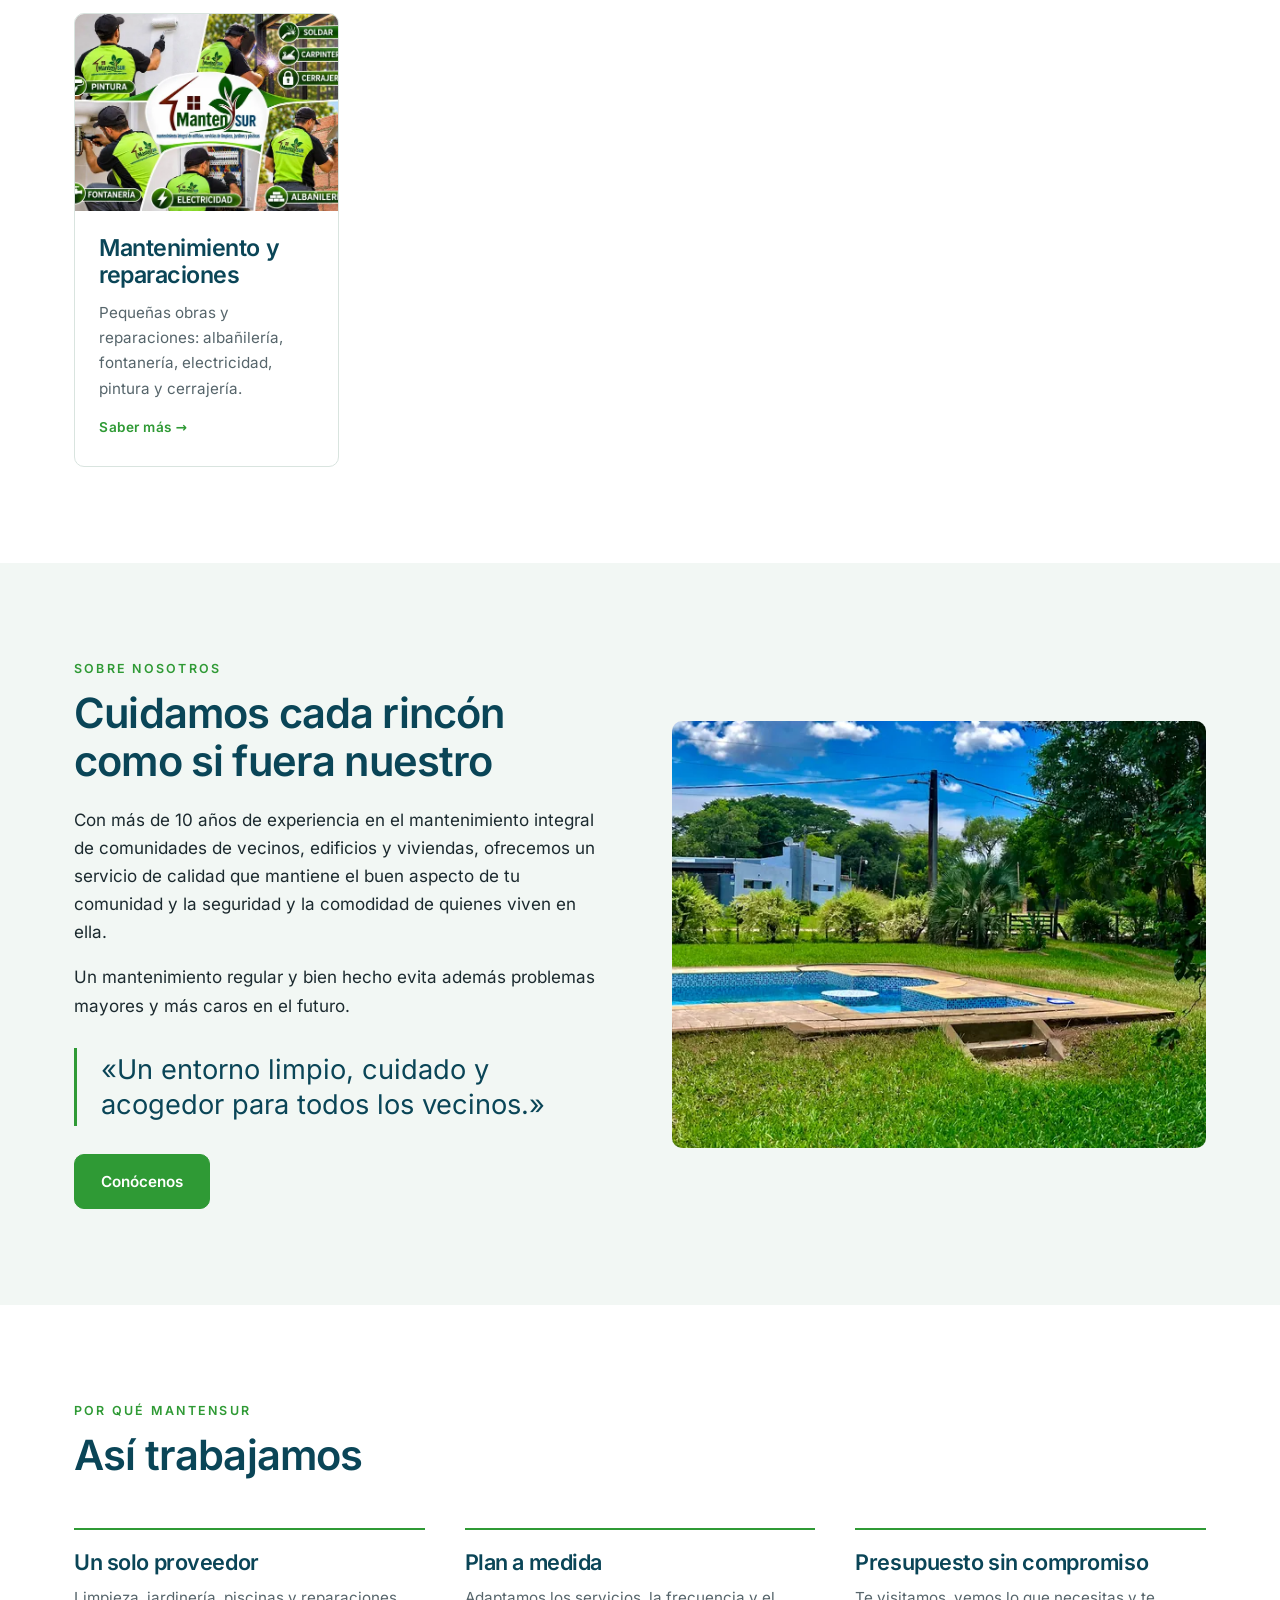
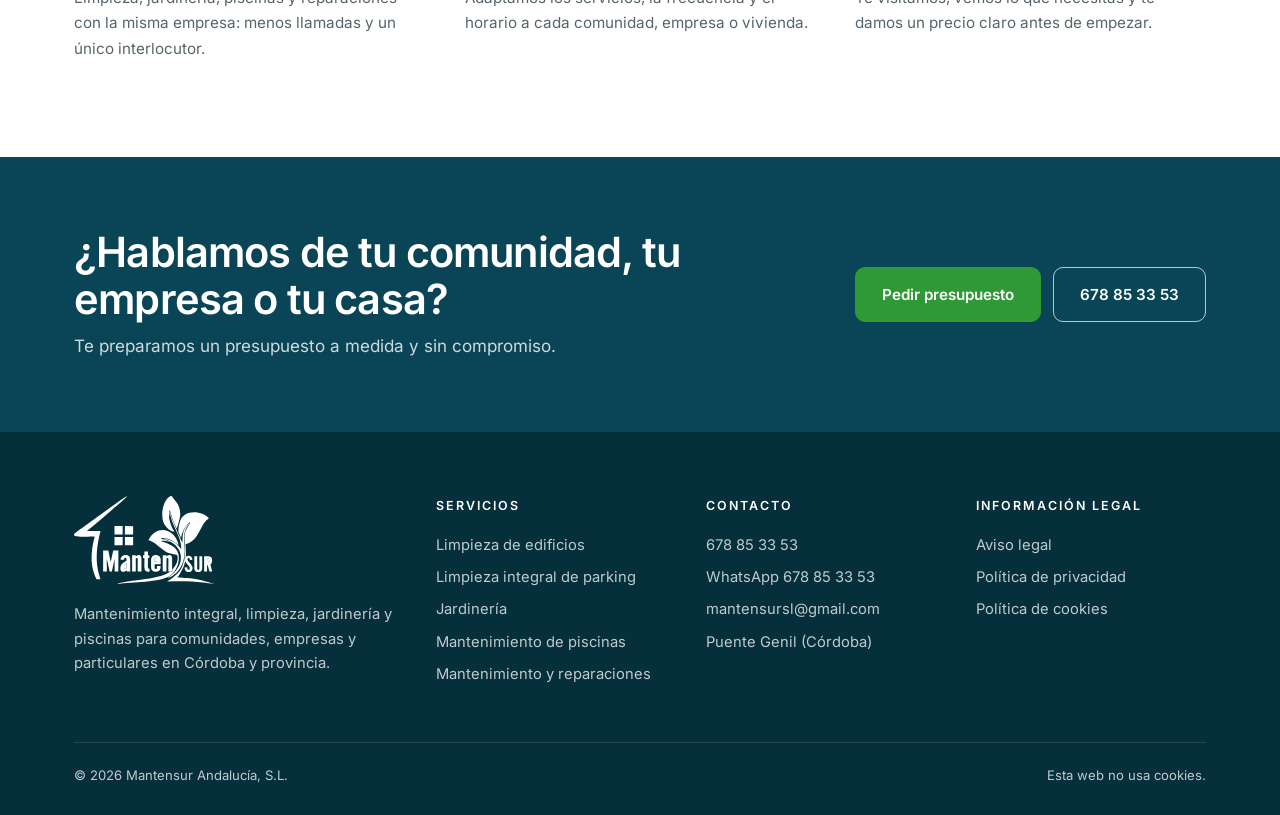
==== commit f664c505: "Vista previa 08/11/2026 21:24" ====
--- a/index.html
+++ b/index.html
@@ -45,7 +45,7 @@
 <div><h3>Limpieza de edificios</h3><p>Limpieza de portales, escaleras, zonas comunes, oficinas y locales, con la frecuencia que necesites.</p><span>Saber más →</span></div></a><a class="servicio" href="/servicios/#limpieza-integral-de-parking">
 <img src="/img/parking-1100.webp" srcset="/img/parking-640.webp 640w, /img/parking-1100.webp 1100w" sizes="(max-width:600px) 100vw, (max-width:1080px) 50vw, 280px" alt="Garaje comunitario con el suelo recién fregado" loading="lazy" decoding="async">
 <div><h3>Limpieza integral de parking</h3><p>Limpieza a fondo de garajes y aparcamientos: suelos, rampas, paredes y zonas de paso.</p><span>Saber más →</span></div></a><a class="servicio" href="/servicios/#jardineria">
-<img src="/img/jardineria-1100.webp" srcset="/img/jardineria-640.webp 640w, /img/jardineria-1100.webp 1100w" sizes="(max-width:600px) 100vw, (max-width:1080px) 50vw, 280px" alt="Jardinero cortando el césped con un cortacésped" loading="lazy" decoding="async">
+<img src="/img/jardineria2-1100.webp" srcset="/img/jardineria2-640.webp 640w, /img/jardineria2-1100.webp 1100w" sizes="(max-width:600px) 100vw, (max-width:1080px) 50vw, 280px" alt="Jardinero cortando el césped con un cortacésped" loading="lazy" decoding="async">
 <div><h3>Jardinería</h3><p>Mantenimiento de jardines y zonas verdes durante todo el año: poda, riego, césped y plantas.</p><span>Saber más →</span></div></a><a class="servicio" href="/servicios/#mantenimiento-de-piscinas">
 <img src="/img/piscinas-1100.webp" srcset="/img/piscinas-640.webp 640w, /img/piscinas-1100.webp 1100w" sizes="(max-width:600px) 100vw, (max-width:1080px) 50vw, 280px" alt="Piscina de una vivienda con césped y tarima" loading="lazy" decoding="async">
 <div><h3>Mantenimiento de piscinas</h3><p>Limpieza, tratamiento del agua y puesta a punto de piscinas comunitarias y particulares.</p><span>Saber más →</span></div></a><a class="servicio" href="/servicios/#mantenimiento-y-reparaciones">
--- a/estilo.css
+++ b/estilo.css
@@ -89,6 +89,7 @@
 .dos{display:grid;grid-template-columns:1fr 1fr;gap:64px;align-items:center}
 .dos img{border-radius:var(--radio);width:100%;aspect-ratio:5/4;object-fit:cover}
 .dos img.entera{aspect-ratio:auto;object-fit:contain}
+.dos img.entera[src*="jardineria2"]{width:auto;max-width:100%;max-height:680px;display:block;margin:0 auto}
 .cita{font-family:var(--serif);font-size:1.7rem;line-height:1.3;color:var(--marino);border-left:3px solid var(--oro);padding:4px 0 4px 24px;margin:28px 0}
 .ventajas{display:grid;grid-template-columns:repeat(3,1fr);gap:40px;margin-top:8px}
 .ventaja{border-top:2px solid var(--oro);padding-top:20px}
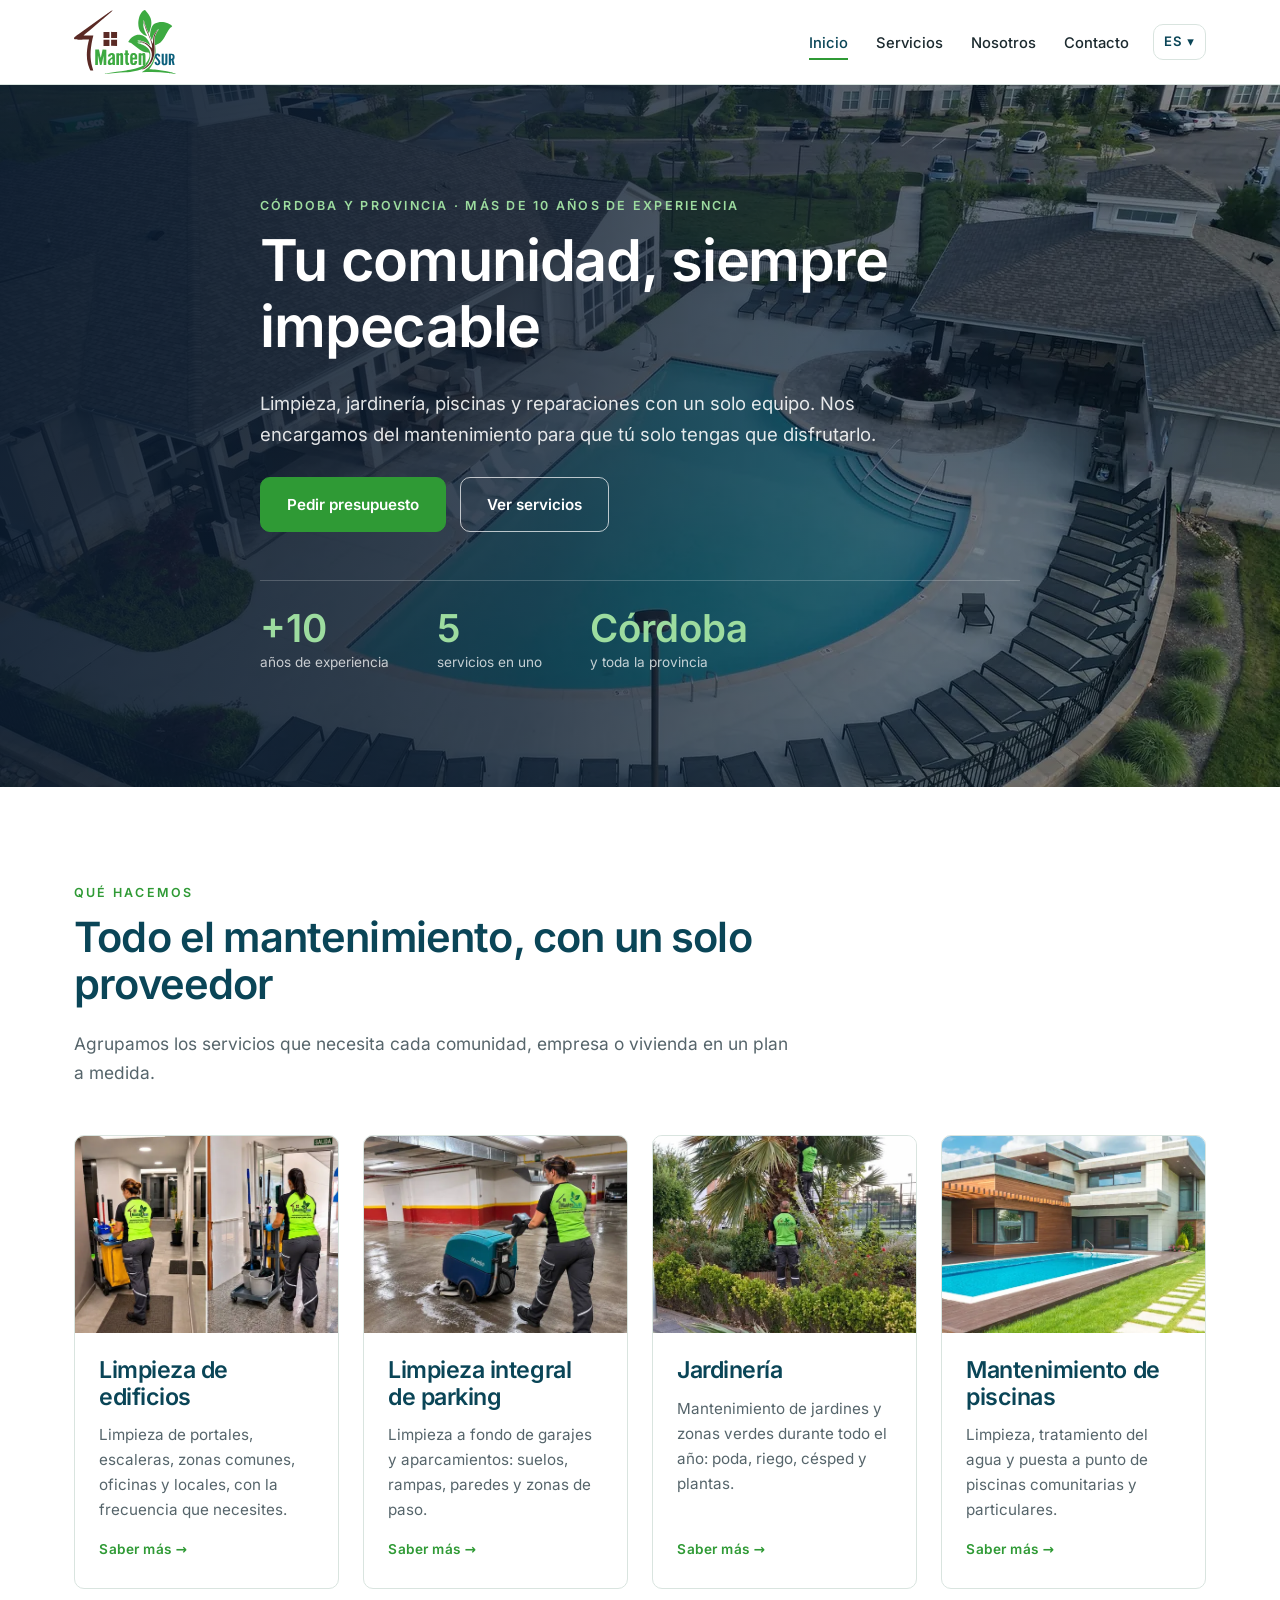
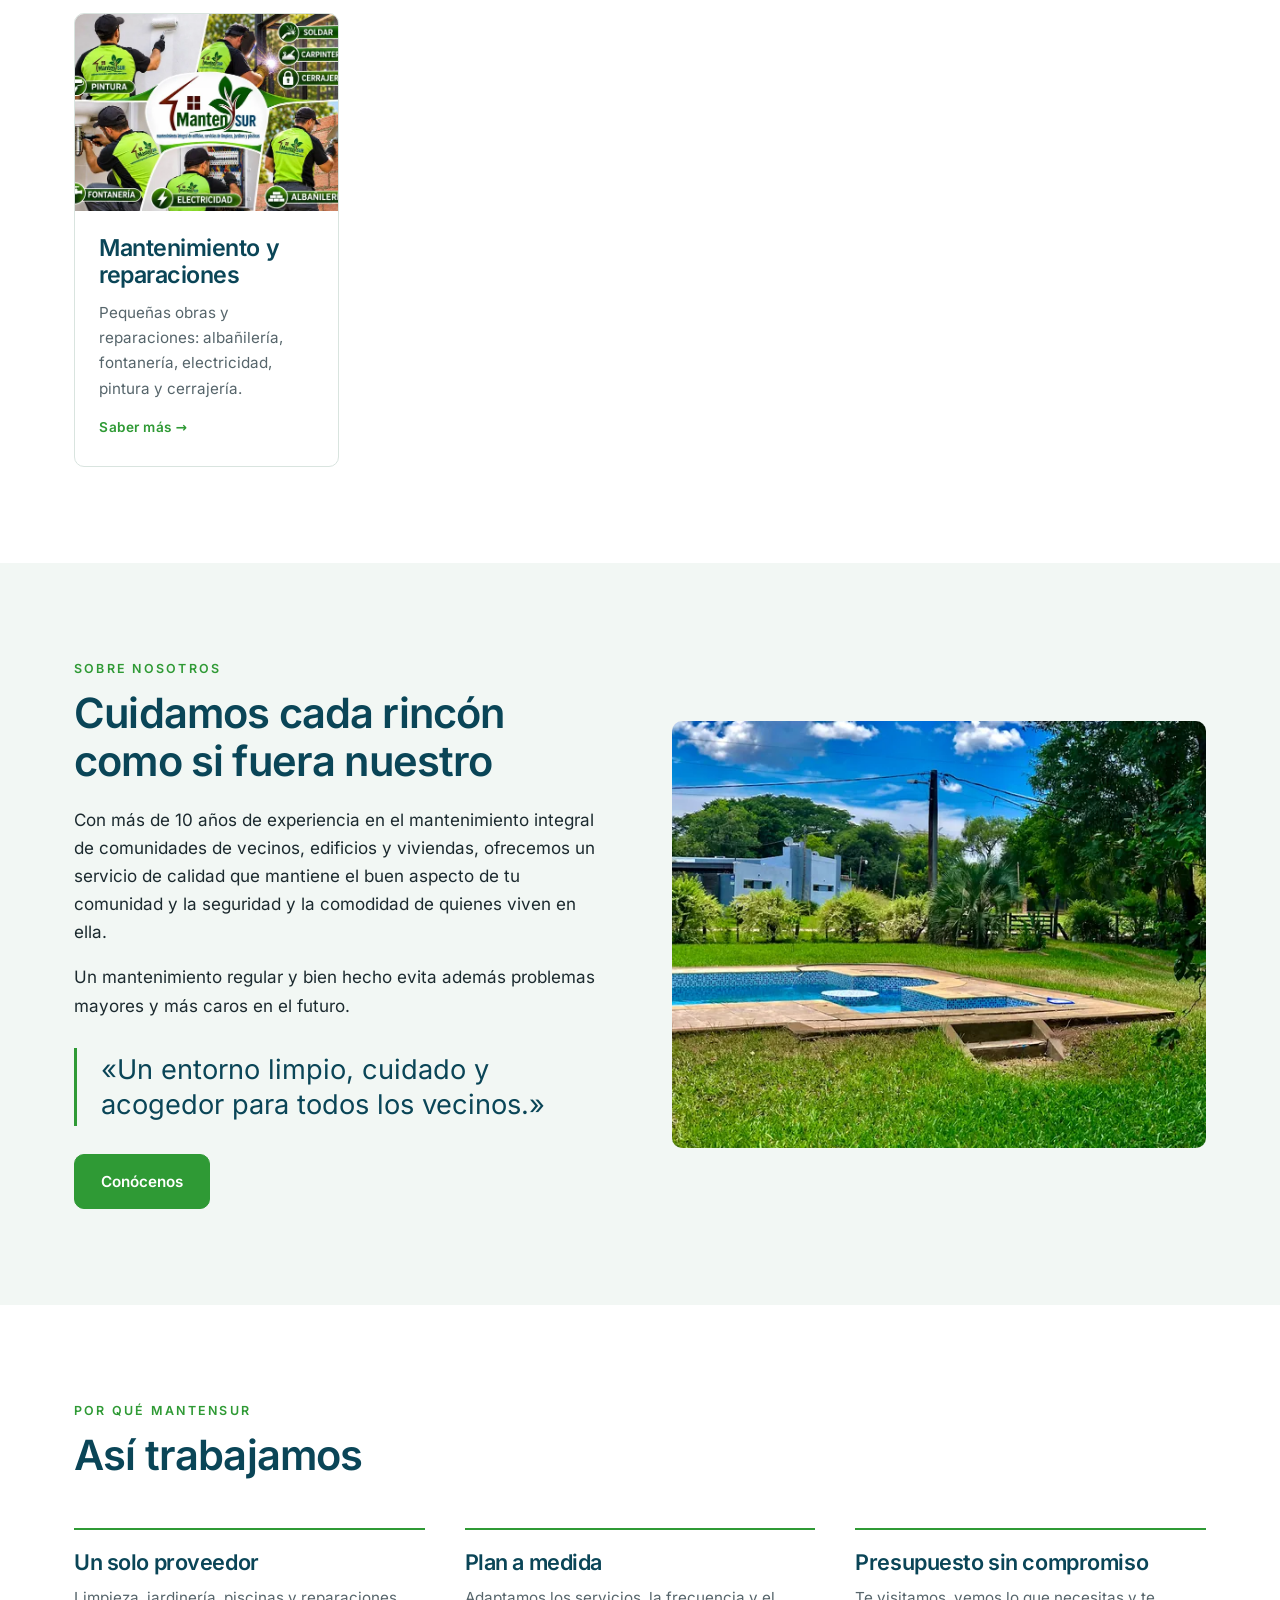
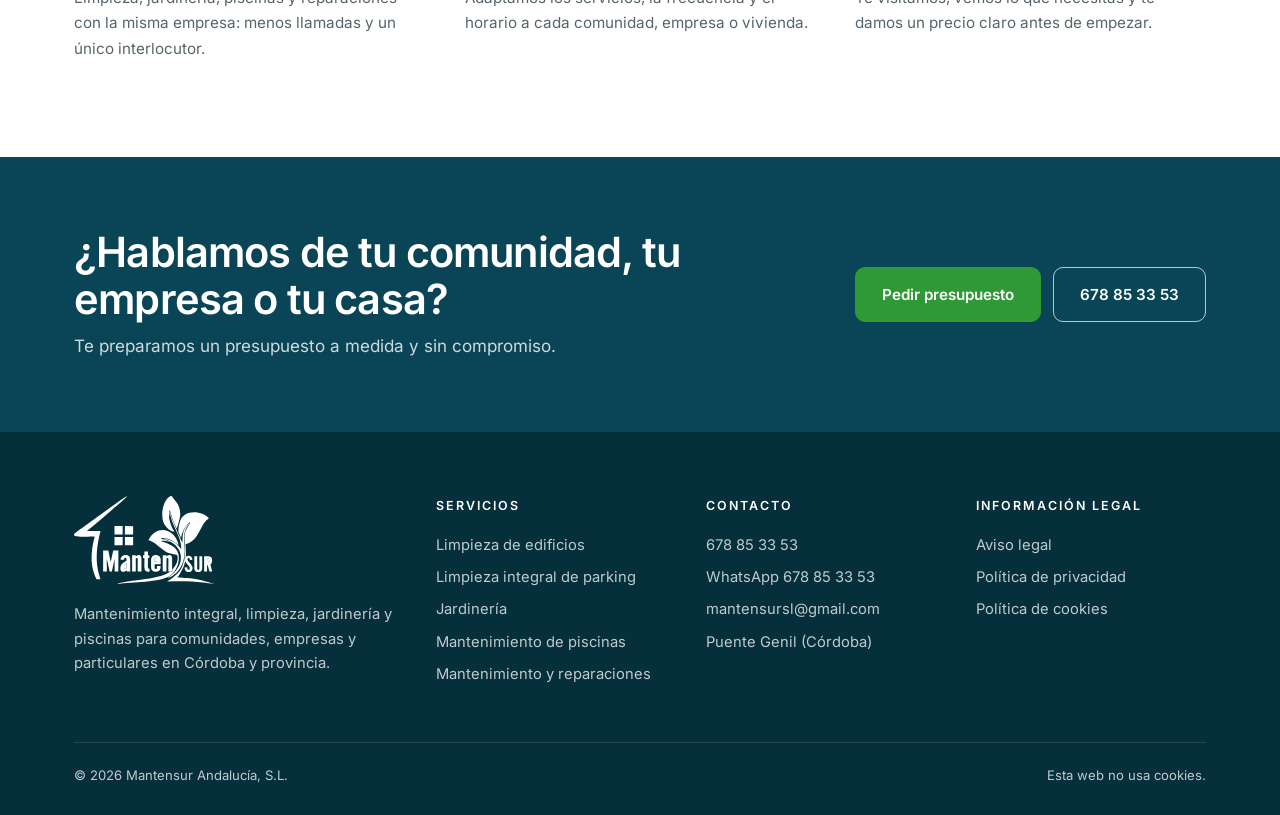
==== commit e5f74abb: "Vista previa 08/11/2026 21:30" ====
--- a/index.html
+++ b/index.html
@@ -29,7 +29,7 @@
 </div></header>
 <main id="contenido">
 <section class="portada">
-<picture><img src="/img/portada-1920.webp" srcset="/img/portada-768.webp 768w, /img/portada-1280.webp 1280w, /img/portada-1920.webp 1920w" sizes="100vw" alt="Piscina comunitaria de una urbanización rodeada de jardines" loading="eager" decoding="async" fetchpriority="high"></picture>
+<picture><img src="/img/portada-1920.webp?v=65b18720" srcset="/img/portada-768.webp?v=8f321434 768w, /img/portada-1280.webp?v=d0c0d764 1280w, /img/portada-1920.webp?v=65b18720 1920w" sizes="100vw" alt="Piscina comunitaria de una urbanización rodeada de jardines" loading="eager" decoding="async" fetchpriority="high"></picture>
 <div class="contenedor">
 <span class="antetitulo">Córdoba y provincia · Más de 10 años de experiencia</span>
 <h1>Tu comunidad, siempre impecable</h1>
@@ -41,15 +41,15 @@
 <section class="seccion"><div class="contenedor">
 <div class="cabeza"><span class="antetitulo">Qué hacemos</span><h2>Todo el mantenimiento, con un solo proveedor</h2><p>Agrupamos los servicios que necesita cada comunidad, empresa o vivienda en un plan a medida.</p></div>
 <div class="servicios"><a class="servicio" href="/servicios/#limpieza-de-edificios">
-<img src="/img/limpieza-1100.webp" srcset="/img/limpieza-640.webp 640w, /img/limpieza-1100.webp 1100w" sizes="(max-width:600px) 100vw, (max-width:1080px) 50vw, 280px" alt="Limpiadora de Mantensur fregando el suelo de un vestíbulo" loading="lazy" decoding="async">
+<img src="/img/limpieza-1100.webp?v=dc2efbbf" srcset="/img/limpieza-640.webp?v=5e96f735 640w, /img/limpieza-1100.webp?v=dc2efbbf 1100w" sizes="(max-width:600px) 100vw, (max-width:1080px) 50vw, 280px" alt="Limpiadora de Mantensur fregando el suelo de un vestíbulo" loading="lazy" decoding="async">
 <div><h3>Limpieza de edificios</h3><p>Limpieza de portales, escaleras, zonas comunes, oficinas y locales, con la frecuencia que necesites.</p><span>Saber más →</span></div></a><a class="servicio" href="/servicios/#limpieza-integral-de-parking">
-<img src="/img/parking-1100.webp" srcset="/img/parking-640.webp 640w, /img/parking-1100.webp 1100w" sizes="(max-width:600px) 100vw, (max-width:1080px) 50vw, 280px" alt="Garaje comunitario con el suelo recién fregado" loading="lazy" decoding="async">
+<img src="/img/parking-1100.webp?v=8e095142" srcset="/img/parking-640.webp?v=b16490be 640w, /img/parking-1100.webp?v=8e095142 1100w" sizes="(max-width:600px) 100vw, (max-width:1080px) 50vw, 280px" alt="Garaje comunitario con el suelo recién fregado" loading="lazy" decoding="async">
 <div><h3>Limpieza integral de parking</h3><p>Limpieza a fondo de garajes y aparcamientos: suelos, rampas, paredes y zonas de paso.</p><span>Saber más →</span></div></a><a class="servicio" href="/servicios/#jardineria">
-<img src="/img/jardineria2-1100.webp" srcset="/img/jardineria2-640.webp 640w, /img/jardineria2-1100.webp 1100w" sizes="(max-width:600px) 100vw, (max-width:1080px) 50vw, 280px" alt="Jardinero cortando el césped con un cortacésped" loading="lazy" decoding="async">
+<img src="/img/jardineria2-1100.webp?v=d43c5666" srcset="/img/jardineria2-640.webp?v=6a77e232 640w, /img/jardineria2-1100.webp?v=d43c5666 1100w" sizes="(max-width:600px) 100vw, (max-width:1080px) 50vw, 280px" alt="Jardinero cortando el césped con un cortacésped" loading="lazy" decoding="async">
 <div><h3>Jardinería</h3><p>Mantenimiento de jardines y zonas verdes durante todo el año: poda, riego, césped y plantas.</p><span>Saber más →</span></div></a><a class="servicio" href="/servicios/#mantenimiento-de-piscinas">
-<img src="/img/piscinas-1100.webp" srcset="/img/piscinas-640.webp 640w, /img/piscinas-1100.webp 1100w" sizes="(max-width:600px) 100vw, (max-width:1080px) 50vw, 280px" alt="Piscina de una vivienda con césped y tarima" loading="lazy" decoding="async">
+<img src="/img/piscinas-1100.webp?v=a8974e37" srcset="/img/piscinas-640.webp?v=615e031b 640w, /img/piscinas-1100.webp?v=a8974e37 1100w" sizes="(max-width:600px) 100vw, (max-width:1080px) 50vw, 280px" alt="Piscina de una vivienda con césped y tarima" loading="lazy" decoding="async">
 <div><h3>Mantenimiento de piscinas</h3><p>Limpieza, tratamiento del agua y puesta a punto de piscinas comunitarias y particulares.</p><span>Saber más →</span></div></a><a class="servicio" href="/servicios/#mantenimiento-y-reparaciones">
-<img src="/img/reparaciones2-1100.webp" srcset="/img/reparaciones2-640.webp 640w, /img/reparaciones2-1100.webp 1100w" sizes="(max-width:600px) 100vw, (max-width:1080px) 50vw, 280px" alt="Operarios de Mantensur pintando, soldando, haciendo fontanería, electricidad y albañilería" loading="lazy" decoding="async">
+<img src="/img/reparaciones2-1100.webp?v=25119165" srcset="/img/reparaciones2-640.webp?v=c30a1226 640w, /img/reparaciones2-1100.webp?v=25119165 1100w" sizes="(max-width:600px) 100vw, (max-width:1080px) 50vw, 280px" alt="Operarios de Mantensur pintando, soldando, haciendo fontanería, electricidad y albañilería" loading="lazy" decoding="async">
 <div><h3>Mantenimiento y reparaciones</h3><p>Pequeñas obras y reparaciones: albañilería, fontanería, electricidad, pintura y cerrajería.</p><span>Saber más →</span></div></a></div>
 </div></section>
 
@@ -59,7 +59,7 @@
 <p class="cita">«Un entorno limpio, cuidado y acogedor para todos los vecinos.»</p>
 <a class="boton" href="/nosotros/">Conócenos</a>
 </div>
-<div><img src="/img/jardin-1600.webp" srcset="/img/jardin-640.webp 640w, /img/jardin-1100.webp 1100w, /img/jardin-1600.webp 1600w" sizes="(max-width:900px) 100vw, 560px" alt="Jardín con césped cuidado y piscina" loading="lazy" decoding="async"></div>
+<div><img src="/img/jardin-1600.webp?v=dee39791" srcset="/img/jardin-640.webp?v=f608b4de 640w, /img/jardin-1100.webp?v=9da843fe 1100w, /img/jardin-1600.webp?v=dee39791 1600w" sizes="(max-width:900px) 100vw, 560px" alt="Jardín con césped cuidado y piscina" loading="lazy" decoding="async"></div>
 </div></section>
 
 <section class="seccion"><div class="contenedor">
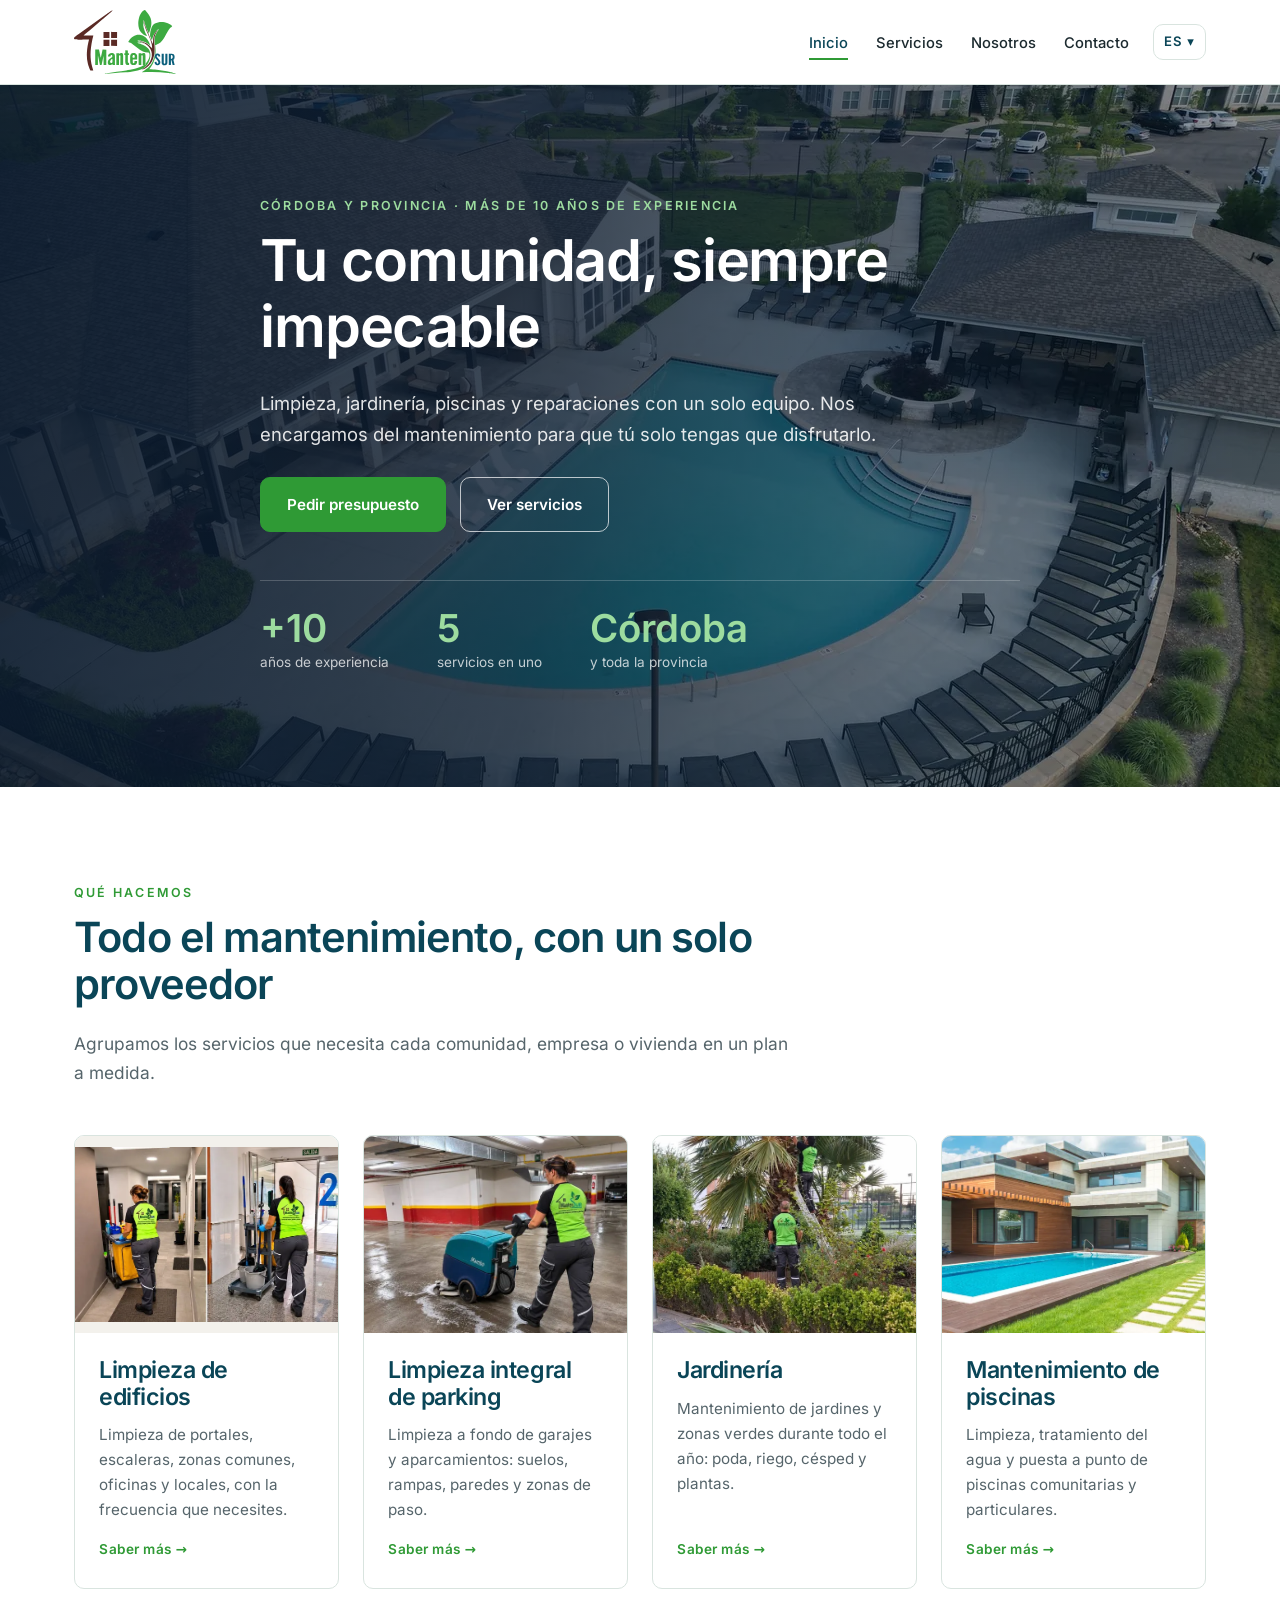
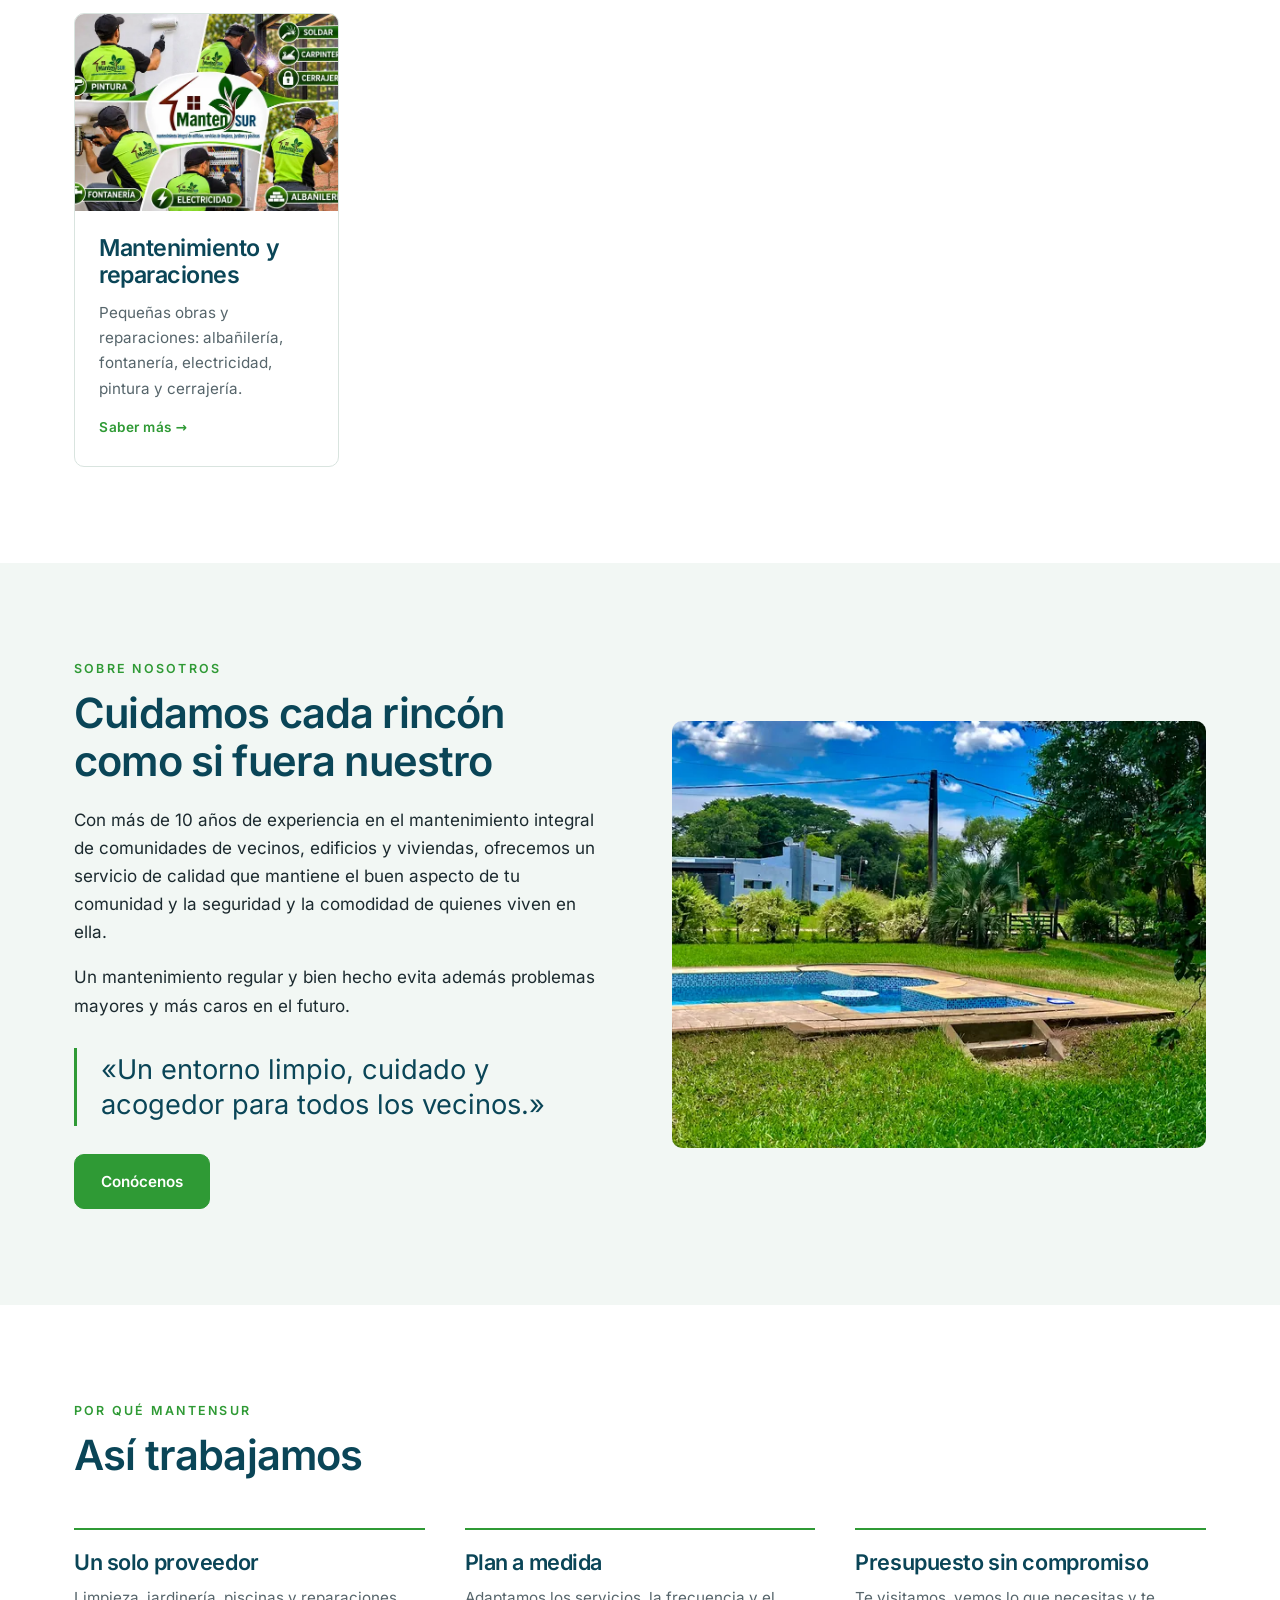
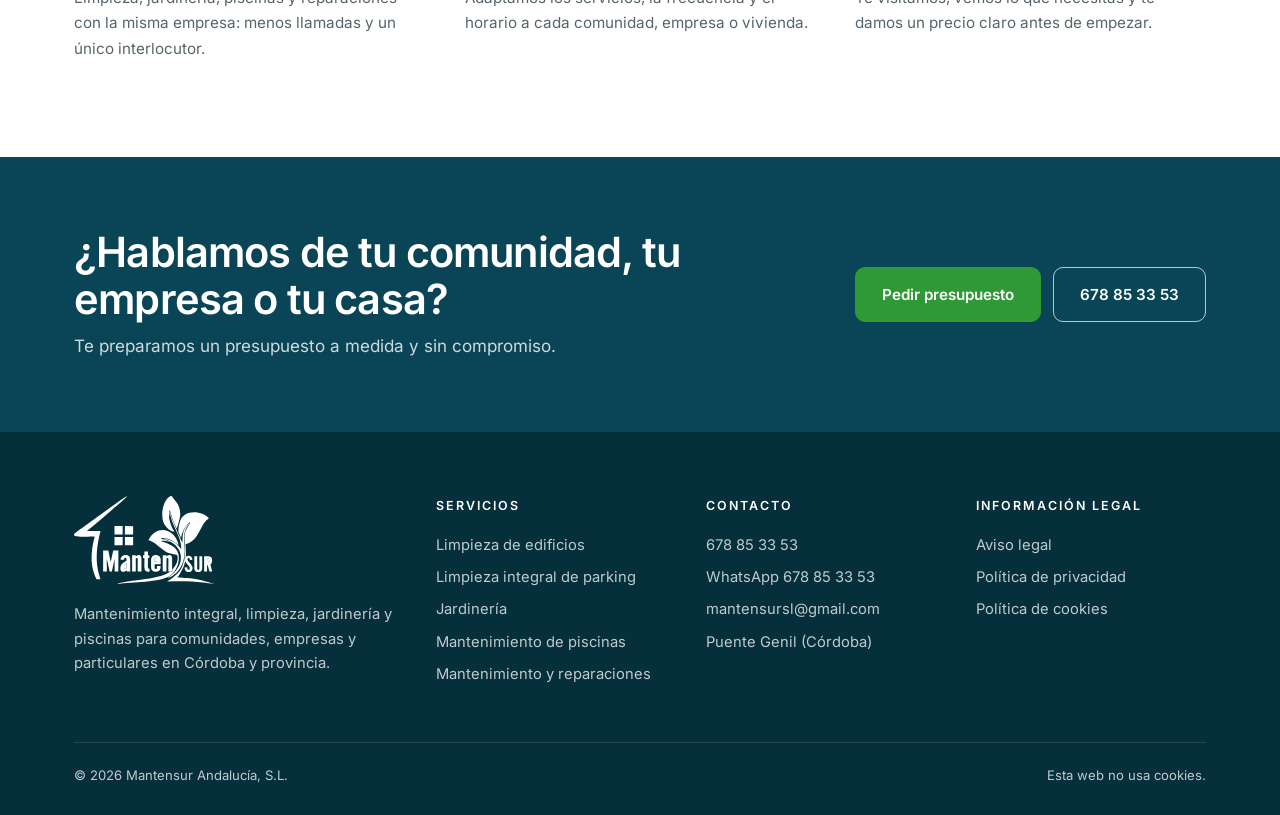
==== commit 9ce4880c: "Vista previa 08/11/2026 21:39" ====
--- a/index.html
+++ b/index.html
@@ -16,7 +16,7 @@
 <meta name="theme-color" content="#0a4557">
 <link rel="icon" href="/favicon.svg" type="image/svg+xml">
 <link rel="preload" href="/fuentes/inter-latin-400-normal.woff2" as="font" type="font/woff2" crossorigin>
-<link rel="stylesheet" href="/estilo.css?v=1">
+<link rel="stylesheet" href="/estilo.css?v=f1481cd4">
 <script type="application/ld+json">{"@context": "https://schema.org", "@type": "HomeAndConstructionBusiness", "name": "Mantensur Andalucía, S.L.", "alternateName": "Mantensur", "url": "https://www.mantensur.com/", "image": "https://www.mantensur.com/img/compartir.jpg", "logo": "https://www.mantensur.com/img/logo.svg", "telephone": "+34678853353", "email": "mantensursl@gmail.com", "description": "Mantenimiento integral de comunidades, empresas y particulares en Córdoba y provincia: limpieza de edificios, jardinería, mantenimiento de piscinas y reparaciones. Presupuesto sin compromiso.", "address": {"@type": "PostalAddress", "postalCode": "14500", "addressLocality": "Puente Genil", "addressRegion": "Córdoba", "addressCountry": "ES"}, "areaServed": {"@type": "AdministrativeArea", "name": "Provincia de Córdoba"}}</script>
 </head>
 <body>
--- a/estilo.css
+++ b/estilo.css
@@ -82,6 +82,7 @@
 .servicio{background:#fff;border:1px solid var(--linea);border-radius:var(--radio);overflow:hidden;display:flex;flex-direction:column;text-decoration:none;color:inherit;transition:box-shadow .25s,transform .25s}
 .servicio:hover{box-shadow:0 18px 40px rgba(16,37,63,.12);transform:translateY(-3px);color:inherit}
 .servicio img{aspect-ratio:4/3;object-fit:cover;width:100%}
+.servicio img[src*="limpieza"]{object-fit:contain;background:#f3f1ec}
 .servicio div{padding:24px 24px 28px;display:flex;flex-direction:column;flex:1}
 .servicio h3{font-size:1.45rem}
 .servicio p{color:var(--gris);font-size:.95rem;flex:1}
@@ -112,6 +113,13 @@
 .tareas ul{margin:0;padding:0;list-style:none}
 .tareas li{position:relative;padding-left:20px;margin-bottom:8px;font-size:.95rem;color:var(--tinta)}
 .tareas li::before{content:"";position:absolute;left:0;top:.7em;width:8px;height:1px;background:var(--oro)}
+.antes-despues{display:grid;grid-template-columns:1fr 1fr;gap:28px}
+.caso{margin:0;position:relative;background:#fff;border:1px solid var(--linea);border-radius:var(--radio);overflow:hidden;box-shadow:0 14px 36px rgba(16,37,63,.10)}
+.caso img{width:100%;aspect-ratio:4/3;object-fit:cover}
+.caso figcaption{padding:14px 18px;font-size:.92rem;color:var(--gris)}
+.etiqueta{position:absolute;left:14px;top:14px;z-index:2;font-size:.78rem;font-weight:600;letter-spacing:.14em;text-transform:uppercase;color:#fff;padding:6px 14px;border-radius:40px;background:var(--marron)}
+.etiqueta.despues{background:var(--oro)}
+@media (max-width:900px){.antes-despues{grid-template-columns:1fr}}
 .indice{display:flex;gap:10px;flex-wrap:wrap;margin-top:24px}
 .indice a{color:#fff;text-decoration:none;font-size:.9rem;border:1px solid rgba(255,255,255,.35);border-radius:40px;padding:7px 16px}
 .indice a:hover{background:#fff;color:var(--marino)}
